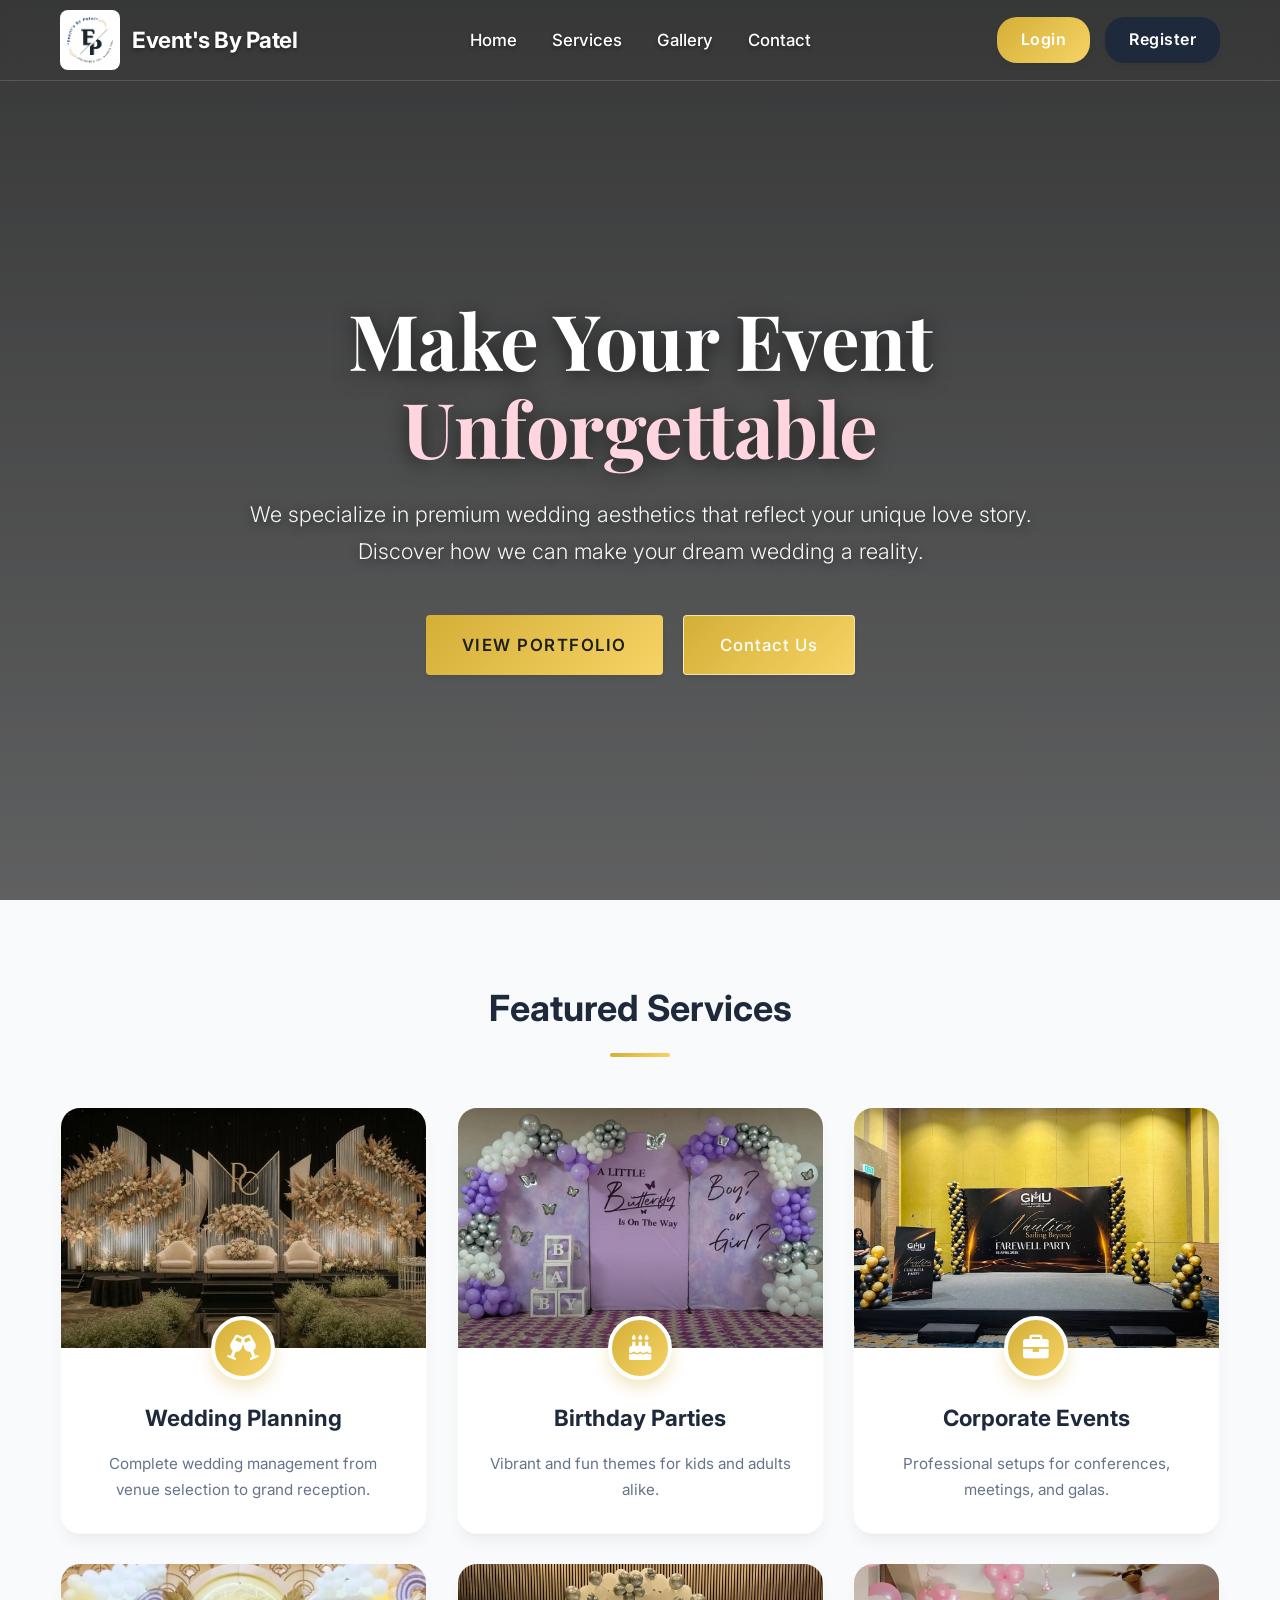
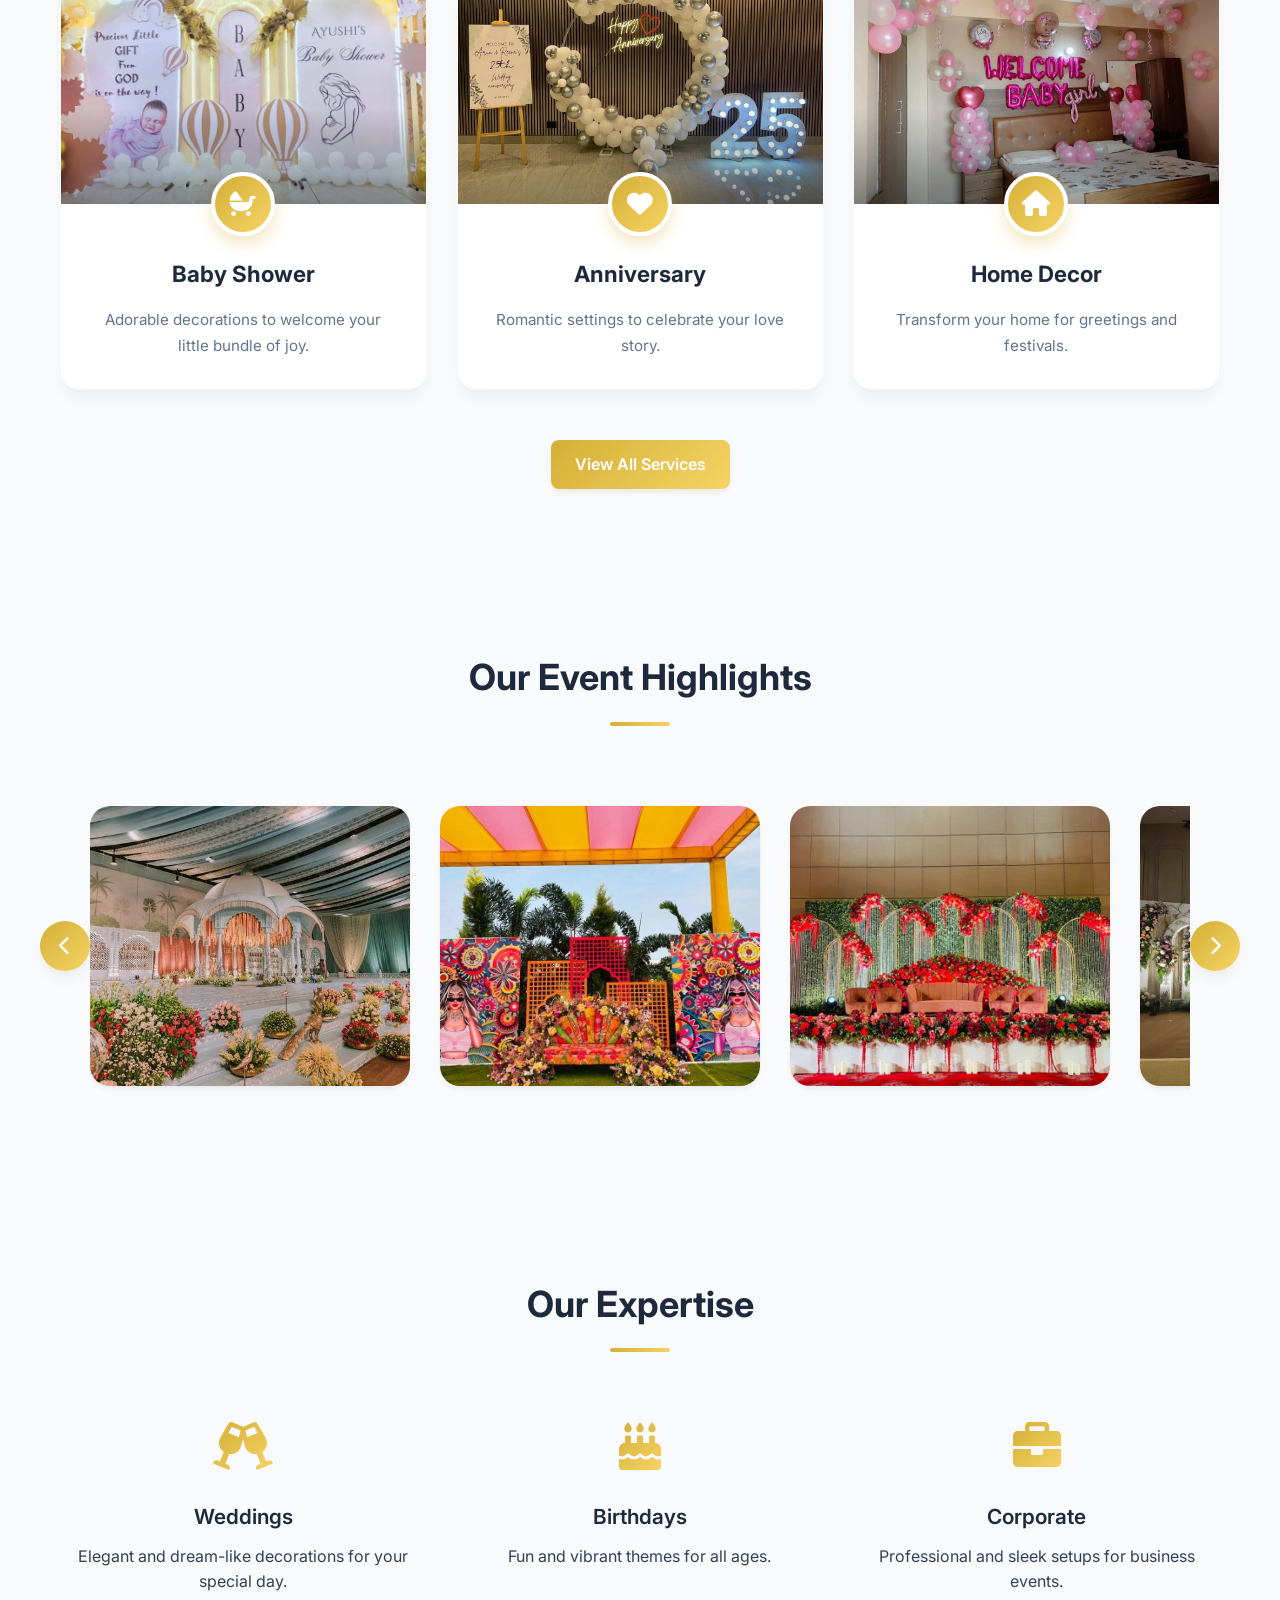
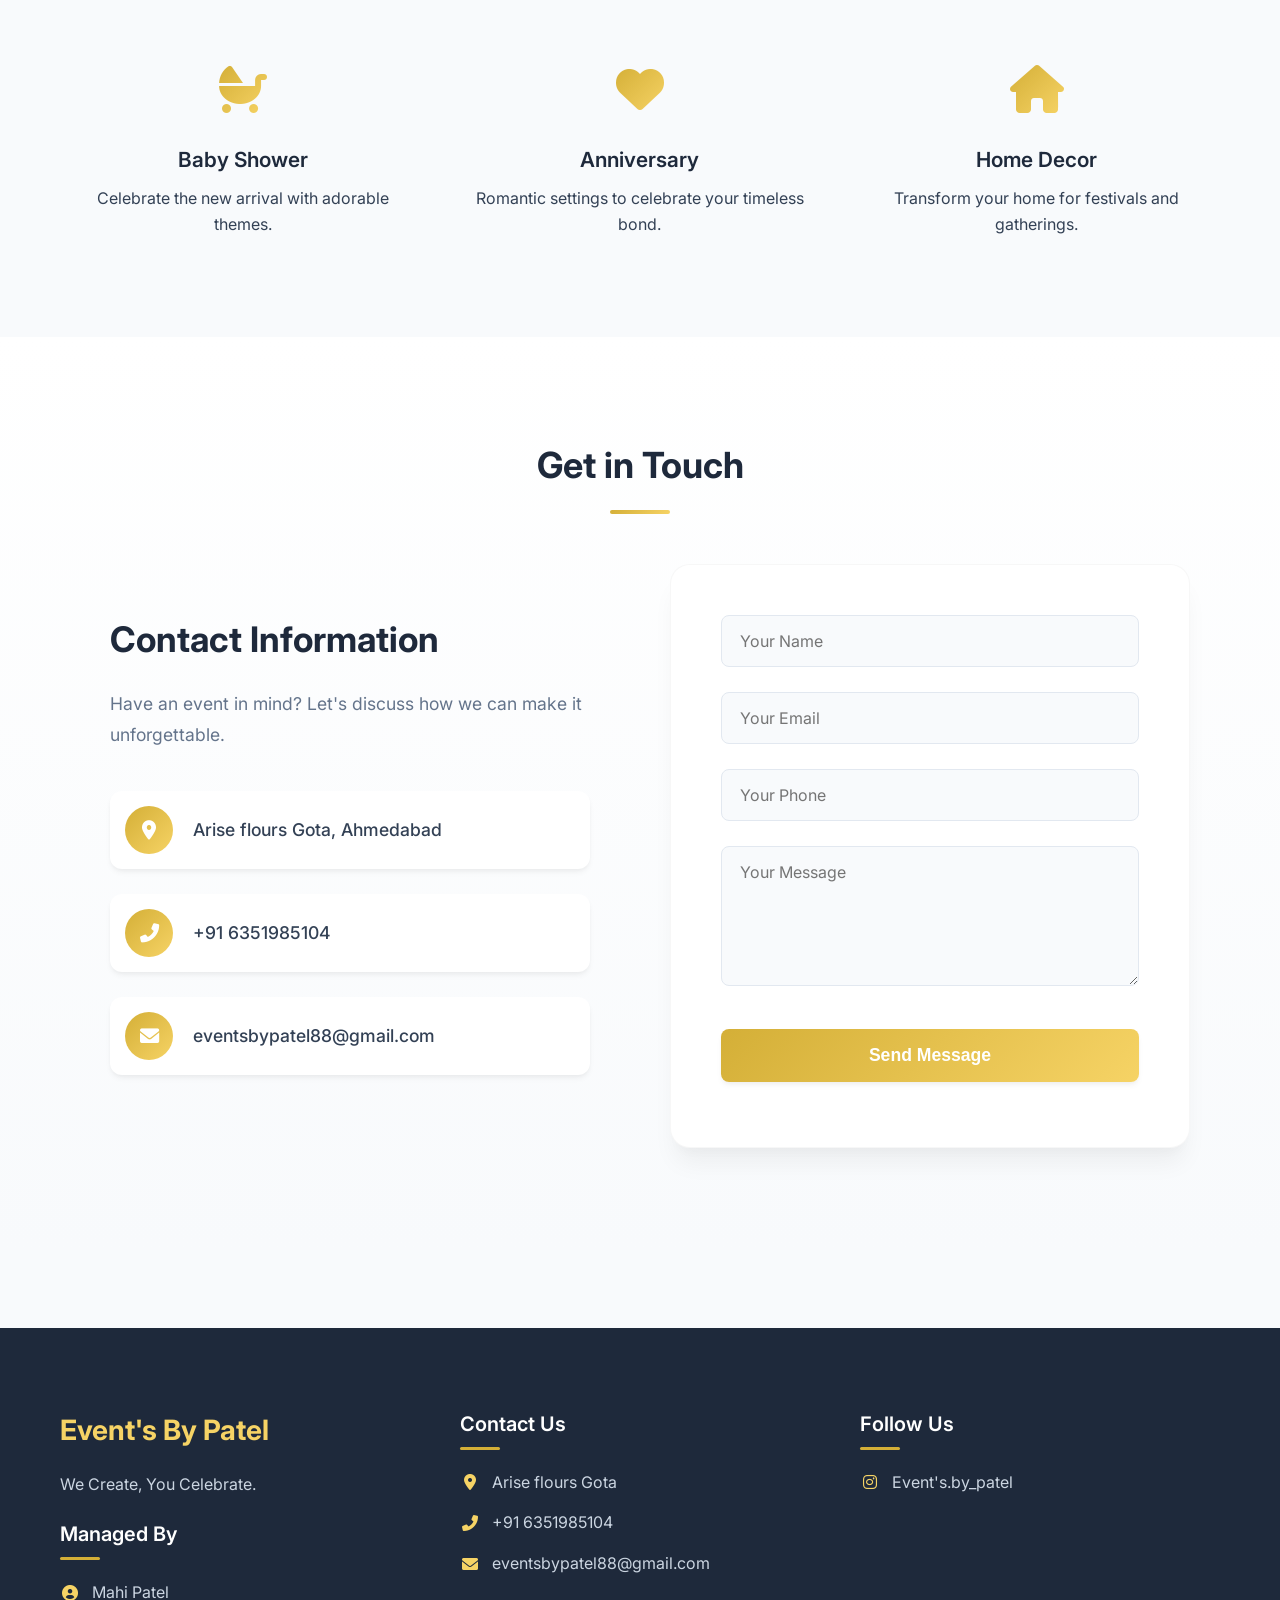
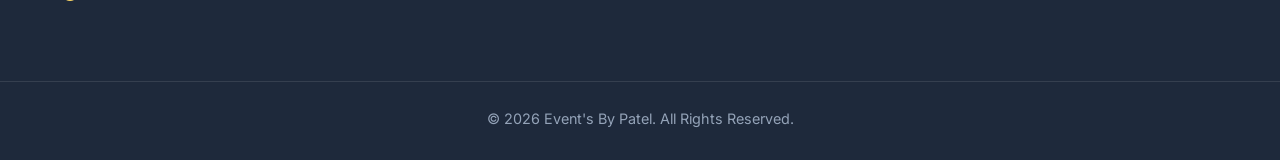
==== frontend/index.html @ 7afdea8c "initial commit" ====
<!DOCTYPE html>
<html lang="en">

<head>
    <meta charset="UTF-8">
    <meta name="viewport" content="width=device-width, initial-scale=1.0">
    <title>Event Management - Plan Your Perfect Event</title>
    <link rel="stylesheet" href="css/style.css?v=42.0">
    <link rel="stylesheet" href="css/navbar.css?v=42.0">
    <link rel="stylesheet" href="css/gallery-scroll.css?v=42.0">
    <link rel="stylesheet" href="css/home-services.css?v=42.0">
    <link rel="stylesheet" href="css/home-contact.css?v=42.0">
    <link rel="stylesheet" href="css/home-gallery-filters.css?v=42.0">
    <link rel="stylesheet" href="https://cdnjs.cloudflare.com/ajax/libs/font-awesome/6.0.0/css/all.min.css">
</head>

<body>
    <nav class="navbar navbar-transparent" id="navbar">
        <div class="container">
            <a href="index.html" class="logo"><img src="images/logo.jpeg" alt="Event's by Patel" class="logo-img"> <span
                    class="logo-text">Event's By Patel</span></a>
            <div class="nav-links">
                <a href="index.html">Home</a>
                <a href="services.html">Services</a>
                <a href="gallery.html">Gallery</a>
                <a href="contact.html">Contact</a>
            </div>
            <div class="nav-auth">
                <a href="login.html" class="btn">Login</a>
                <a href="register.html" class="btn btn-secondary">Register</a>
            </div>
        </div>
    </nav>

    <header class="hero premium-hero">
        <div class="hero-bg-slider">
            <div class="hero-bg-slide" style="animation-delay: 0s; background-image: url('images/wedding/img1.jpeg');">
            </div>
            <div class="hero-bg-slide" style="animation-delay: 5s; background-image: url('images/wedding/img3.jpeg');">
            </div>
        </div>
        <div class="hero-overlay"></div>
        <div class="container hero-content">
            <h1 class="hero-premium-title">Make Your Event<br><span class="highlight-text">Unforgettable</span></h1>
            <p class="hero-premium-subtitle">We specialize in premium wedding aesthetics that reflect your unique love story.<br>Discover how we can make your dream wedding a reality.</p>
            <div class="hero-buttons">
                <a href="gallery.html" class="btn btn-premium">View Portfolio</a>
                <a href="contact.html" class="btn btn-outline-premium">Contact Us</a>
            </div>
        </div>
    </header>

    <section class="services-home-section">
        <div class="container">
            <h2 class="section-title">Featured Services</h2>
            <div class="services-home-grid">
                <!-- Wedding -->
                <div class="service-home-card" onclick="window.location.href='services.html'">
                    <div class="service-home-img-container">
                        <img src="images/wedding/img4.jpeg" alt="Wedding" class="service-home-img">
                    </div>
                    <div class="service-home-content">
                        <div class="service-home-icon"><i class="fas fa-glass-cheers"></i></div>
                        <h3>Wedding Planning</h3>
                        <p>Complete wedding management from venue selection to grand reception.</p>
                    </div>
                </div>

                <!-- Birthday -->
                <div class="service-home-card" onclick="window.location.href='services.html'">
                    <div class="service-home-img-container">
                        <img src="images/birthday/img28.jpeg" alt="Birthday" class="service-home-img">
                    </div>
                    <div class="service-home-content">
                        <div class="service-home-icon"><i class="fas fa-birthday-cake"></i></div>
                        <h3>Birthday Parties</h3>
                        <p>Vibrant and fun themes for kids and adults alike.</p>
                    </div>
                </div>

                <!-- Corporate -->
                <div class="service-home-card" onclick="window.location.href='services.html'">
                    <div class="service-home-img-container">
                        <img src="images/corporate/img35.jpeg" alt="Corporate" class="service-home-img">
                    </div>
                    <div class="service-home-content">
                        <div class="service-home-icon"><i class="fas fa-briefcase"></i></div>
                        <h3>Corporate Events</h3>
                        <p>Professional setups for conferences, meetings, and galas.</p>
                    </div>
                </div>

                <!-- Baby Shower -->
                <div class="service-home-card" onclick="window.location.href='services.html'">
                    <div class="service-home-img-container">
                        <img src="images/baby-shower/img20.jpeg" alt="Baby Shower" class="service-home-img">
                    </div>
                    <div class="service-home-content">
                        <div class="service-home-icon"><i class="fas fa-baby-carriage"></i></div>
                        <h3>Baby Shower</h3>
                        <p>Adorable decorations to welcome your little bundle of joy.</p>
                    </div>
                </div>

                <!-- Anniversary -->
                <div class="service-home-card" onclick="window.location.href='services.html'">
                    <div class="service-home-img-container">
                        <img src="images/anniversery/img27.jpeg" alt="Anniversary" class="service-home-img">
                    </div>
                    <div class="service-home-content">
                        <div class="service-home-icon"><i class="fas fa-heart"></i></div>
                        <h3>Anniversary</h3>
                        <p>Romantic settings to celebrate your love story.</p>
                    </div>
                </div>

                <!-- Home Decor -->
                <div class="service-home-card" onclick="window.location.href='services.html'">
                    <div class="service-home-img-container">
                        <img src="images/home-decor-welcome/img78.jpeg" alt="Home Decor" class="service-home-img">
                    </div>
                    <div class="service-home-content">
                        <div class="service-home-icon"><i class="fas fa-home"></i></div>
                        <h3>Home Decor</h3>
                        <p>Transform your home for greetings and festivals.</p>
                    </div>
                </div>
            </div>
            <div style="text-align: center; margin-top: 40px;">
                <a href="services.html" class="btn">View All Services</a>
            </div>
        </div>
    </section>

    <section class="gallery-scroll-section">
        <h2 class="gallery-scroll-title">Our Event Highlights</h2>
        <div class="gallery-scroll-wrapper">
            <button class="gallery-nav-btn gallery-prev"><i class="fas fa-chevron-left"></i></button>
            <div class="gallery-scroll-container">
                <div class="gallery-scroll-item"><img src="images/wedding/img5.jpeg" alt="Wedding"></div>
                <div class="gallery-scroll-item"><img src="images/wedding/img6.jpeg" alt="Birthday"></div>
                <div class="gallery-scroll-item"><img src="images/wedding/img8.jpeg" alt="Baby Shower"></div>
                <div class="gallery-scroll-item"><img src="images/wedding/img14.jpeg" alt="Wedding Decoration"></div>
                <div class="gallery-scroll-item"><img src="images/baby-shower/img25.jpeg" alt="Birthday Cake"></div>
                <div class="gallery-scroll-item"><img src="images/birthday/img31.jpeg" alt="Baby Shower Theme"></div>
                <div class="gallery-scroll-item"><img src="images/anniversery/img27.jpeg" alt="Wedding Event"></div>
                <div class="gallery-scroll-item"><img src="images/baby-shower/img18.jpeg" alt="Celebration"></div>
                <!-- New added photos below -->
                <div class="gallery-scroll-item"><img src="images/wedding/img1.jpeg" alt="Highlights"></div>
                <div class="gallery-scroll-item"><img src="images/corporate/img32.jpeg" alt="Highlights"></div>
                <div class="gallery-scroll-item"><img src="images/baby-shower/img22.jpeg" alt="Highlights"></div>
                <div class="gallery-scroll-item"><img src="images/corporate/img36.jpeg" alt="Highlights"></div>
                <div class="gallery-scroll-item"><img src="images/birthday/img28.jpeg" alt="Highlights"></div>
                <div class="gallery-scroll-item"><img src="images/wedding/img10.jpeg" alt="Highlights"></div>
                <div class="gallery-scroll-item"><img src="images/corporate/img34.jpeg" alt="Highlights"></div>
                <div class="gallery-scroll-item"><img src="images/wedding/img4.jpeg" alt="Highlights"></div>
                <div class="gallery-scroll-item"><img src="images/baby-shower/img23.jpeg" alt="Highlights"></div>
                <div class="gallery-scroll-item"><img src="images/corporate/img37.jpeg" alt="Highlights"></div>
            </div>
            <button class="gallery-nav-btn gallery-next"><i class="fas fa-chevron-right"></i></button>
        </div>
    </section>

    <section class="section">
        <div class="container">
            <h2 class="section-title">Our Expertise</h2>
            <div class="features-grid">
                <!-- Row 1 -->
                <div class="feature-card" onclick="window.location.href='gallery.html?filter=wedding'"
                    style="cursor: pointer;">
                    <i class="fas fa-glass-cheers fa-3x" style="color: var(--primary-color); margin-bottom: 15px;"></i>
                    <h3>Weddings</h3>
                    <p>Elegant and dream-like decorations for your special day.</p>
                </div>
                <div class="feature-card" onclick="window.location.href='gallery.html?filter=birthday'"
                    style="cursor: pointer;">
                    <i class="fas fa-birthday-cake fa-3x" style="color: var(--primary-color); margin-bottom: 15px;"></i>
                    <h3>Birthdays</h3>
                    <p>Fun and vibrant themes for all ages.</p>
                </div>
                <div class="feature-card" onclick="window.location.href='gallery.html?filter=corporate'"
                    style="cursor: pointer;">
                    <i class="fas fa-briefcase fa-3x" style="color: var(--primary-color); margin-bottom: 15px;"></i>
                    <h3>Corporate</h3>
                    <p>Professional and sleek setups for business events.</p>
                </div>

                <!-- Row 2 -->
                <div class="feature-card" onclick="window.location.href='gallery.html?filter=baby-shower'"
                    style="cursor: pointer;">
                    <i class="fas fa-baby-carriage fa-3x" style="color: var(--primary-color); margin-bottom: 15px;"></i>
                    <h3>Baby Shower</h3>
                    <p>Celebrate the new arrival with adorable themes.</p>
                </div>
                <div class="feature-card" onclick="window.location.href='gallery.html?filter=anniversary'"
                    style="cursor: pointer;">
                    <i class="fas fa-heart fa-3x" style="color: var(--primary-color); margin-bottom: 15px;"></i>
                    <h3>Anniversary</h3>
                    <p>Romantic settings to celebrate your timeless bond.</p>
                </div>
                <div class="feature-card" onclick="window.location.href='gallery.html?filter=home-decor'"
                    style="cursor: pointer;">
                    <i class="fas fa-home fa-3x" style="color: var(--primary-color); margin-bottom: 15px;"></i>
                    <h3>Home Decor</h3>
                    <p>Transform your home for festivals and gatherings.</p>
                </div>
            </div>
        </div>
    </section>

    <section class="contact-home-section">
        <div class="container">
            <h2 class="section-title">Get in Touch</h2>
            <div class="contact-home-wrapper">
                <!-- Info Side -->
                <div class="contact-home-info">
                    <h3>Contact Information</h3>
                    <p>Have an event in mind? Let's discuss how we can make it unforgettable.</p>
                    <div class="contact-detail">
                        <i class="fas fa-map-marker-alt"></i>
                        <span>Arise flours Gota, Ahmedabad</span>
                    </div>
                    <div class="contact-detail">
                        <i class="fas fa-phone-alt"></i>
                        <span><a href="tel:+916351985104" style="color: inherit;">+91 6351985104</a></span>
                    </div>
                    <div class="contact-detail">
                        <i class="fas fa-envelope"></i>
                        <span><a href="mailto:eventsbypatel88@gmail.com"
                                style="color: inherit;">eventsbypatel88@gmail.com</a></span>
                    </div>
                </div>

                <!-- Form Side -->
                <div class="contact-home-form-container">
                    <form action="https://api.web3forms.com/submit" method="POST" class="contact-home-form">
                        <input type="hidden" name="access_key" value="597f13e3-a928-4c0c-a952-5465b1e76b1b">
                        <div class="form-group">
                            <input type="text" name="name" id="contact-name" placeholder="Your Name" required>
                        </div>
                        <div class="form-group">
                            <input type="email" name="email" id="contact-email" placeholder="Your Email" required>
                        </div>
                        <div class="form-group">
                            <input type="tel" name="phone" id="contact-phone" placeholder="Your Phone" required>
                        </div>
                        <div class="form-group">
                            <textarea name="message" id="contact-message" placeholder="Your Message" rows="4"
                                required></textarea>
                        </div>
                        <button type="submit" class="btn">Send Message</button>
                        <div class="form-result" style="margin-top: 15px; font-weight: bold; text-align: center;"></div>
                    </form>
                </div>
            </div>
        </div>
    </section>

    <footer class="footer">
        <div class="footer-container">
            <div class="footer-column">
                <h3>Event's By Patel</h3>
                <p>We Create, You Celebrate.</p>
                <div style="margin-top: 20px;">
                    <h4>Managed By</h4>
                    <p><i class="fas fa-user-circle"></i> Mahi Patel</p>
                </div>
            </div>

            <div class="footer-column">
                <h4>Contact Us</h4>
                <p><i class="fas fa-map-marker-alt"></i> Arise flours Gota</p>
                <p><i class="fas fa-phone-alt"></i> <a href="tel:+916351985104">+91 6351985104</a></p>
                <p><i class="fas fa-envelope"></i> <a
                        href="mailto:eventsbypatel88@gmail.com">eventsbypatel88@gmail.com</a></p>
            </div>

            <div class="footer-column">
                <h4>Follow Us</h4>
                <p><i class="fab fa-instagram"></i> <a
                        href="https://www.instagram.com/events.by_patel?igsh=MWVzamN3Nml4Y3Jrcw%3D%3D&utm_source=qr"
                        target="_blank">Event's.by_patel</a></p>
            </div>
        </div>
        <div class="footer-bottom">
            <p>&copy; 2026 Event's By Patel. All Rights Reserved.</p>
        </div>
    </footer>

    <script src="js/api.js?v=42.0"></script>
    <script src="js/auth.js?v=42.0"></script>
    <script src="js/contact.js?v=42.0"></script>
    <script src="js/home-gallery.js?v=42.0"></script>
    <script src="js/home-animations.js?v=42.0"></script>
    <script>
        // Navbar Scroll Effect
        window.addEventListener('scroll', () => {
            const nav = document.getElementById('navbar');
            if (window.scrollY > 60) {
                nav.classList.add('scrolled');
                nav.classList.remove('navbar-transparent');
            } else {
                nav.classList.remove('scrolled');
                nav.classList.add('navbar-transparent');
            }
        });
    </script>
</body>

</html>
---- frontend/css/style.css ----
@import url('https://fonts.googleapis.com/css2?family=Inter:wght@300;400;500;600;700&family=Playfair+Display:ital,wght@0,600;0,700;1,600&display=swap');

:root {
    --primary-color: #d4af37;
    --primary-light: #f6d365;
    --gradient-primary: linear-gradient(135deg, var(--primary-color) 0%, var(--primary-light) 100%);
    --secondary-color: #1e293b; /* Modern slate */
    --accent-color: #e74c3c;
    --text-color: #334155;
    --text-muted: #64748b;
    --light-bg: #f8fafc;
    --dark-bg: #0f172a;
    --white: #ffffff;
    --font-main: 'Inter', sans-serif;
    --transition-speed: 0.3s;
    --radius-sm: 8px;
    --radius-md: 12px;
    --radius-lg: 20px;
    --shadow-sm: 0 4px 6px -1px rgba(0, 0, 0, 0.05), 0 2px 4px -1px rgba(0, 0, 0, 0.03);
    --shadow-md: 0 10px 15px -3px rgba(0, 0, 0, 0.05), 0 4px 6px -2px rgba(0, 0, 0, 0.025);
    --shadow-lg: 0 20px 25px -5px rgba(0, 0, 0, 0.05), 0 10px 10px -5px rgba(0, 0, 0, 0.02);
}

* {
    box-sizing: border-box;
    margin: 0;
    padding: 0;
}

body {
    font-family: var(--font-main);
    line-height: 1.6;
    color: var(--text-color);
    background-color: var(--light-bg);
    overflow-x: hidden;
    width: 100%;
}

a {
    text-decoration: none;
    color: inherit;
}

ul {
    list-style: none;
}

.container {
    max-width: 1200px;
    margin: 0 auto;
    padding: 0 20px;
}

.btn {
    display: inline-flex;
    justify-content: center;
    align-items: center;
    padding: 12px 24px;
    background: var(--gradient-primary);
    color: var(--white);
    border: none;
    border-radius: var(--radius-sm);
    cursor: pointer;
    transition: all var(--transition-speed) ease;
    font-weight: 600;
    font-size: 1rem;
    box-shadow: var(--shadow-sm);
}

.btn:hover {
    transform: translateY(-2px);
    box-shadow: var(--shadow-md);
    filter: brightness(1.05);
}

.btn-secondary {
    background: var(--secondary-color);
}

.btn-secondary:hover {
    background: #0f172a;
}

/* Header/Landing */
.hero {
    height: 80vh;
    position: relative;
    display: flex;
    align-items: center;
    justify-content: center;
    text-align: center;
    color: var(--white);
    overflow: hidden;
}

.hero-bg-slider {
    position: absolute;
    top: 0;
    left: 0;
    width: 100%;
    height: 100%;
    z-index: 0;
}

.hero-bg-slide {
    position: absolute;
    top: 0;
    left: 0;
    width: 100%;
    height: 100%;
    background-size: cover;
    background-position: center;
    opacity: 0;
    animation: heroSlideFade 10s infinite;
}

.hero-bg-slide:nth-child(1) {
    animation-delay: 0s;
}

.hero-bg-slide:nth-child(2) {
    animation-delay: 5s;
}

.hero .container {
    position: relative;
    z-index: 1;
    margin-top: 70px;
}

.hero::after {
    content: '';
    position: absolute;
    top: 0;
    left: 0;
    width: 100%;
    height: 100%;
    background: linear-gradient(180deg, rgba(0,0,0,0.6) 0%, rgba(0,0,0,0.3) 100%);
    z-index: 0;
}

@keyframes heroSlideFade {
    0% { opacity: 0; transform: scale(1); }
    10% { opacity: 1; }
    45% { opacity: 1; }
    55% { opacity: 0; transform: scale(1.05); }
    100% { opacity: 0; }
}

/* Premium Hero Upgrade */
.premium-hero {
    height: 100vh;
    display: flex;
    align-items: center;
    justify-content: center;
    text-align: center;
}

.hero-overlay {
    position: absolute;
    top: 0;
    left: 0;
    width: 100%;
    height: 100%;
    background: rgba(0, 0, 0, 0.45);
    z-index: 1;
}

.hero-content {
    z-index: 2;
    position: relative;
    max-width: 900px;
    margin: 0 auto;
}

.hero-premium-title {
    font-size: 4.8rem;
    font-weight: 700;
    line-height: 1.15;
    margin-bottom: 25px;
    font-family: 'Playfair Display', serif;
    text-shadow: 0 4px 20px rgba(0,0,0,0.6);
    letter-spacing: -0.5px;
}

.highlight-text {
    color: #ffd6df; /* Soft Blush/Champagne */
    position: relative;
    display: inline-block;
}

.hero-premium-subtitle {
    font-size: 1.35rem;
    font-weight: 300;
    margin-bottom: 45px;
    line-height: 1.7;
    text-shadow: 0 2px 10px rgba(0,0,0,0.5);
    color: rgba(255,255,255,0.95);
    padding: 0 20px;
}

.hero-buttons {
    display: flex;
    gap: 20px;
    justify-content: center;
}

.btn-premium {
    background-color: #ffd6df; /* Blush */
    color: #1e1e1e;
    padding: 16px 36px;
    border-radius: 4px;
    font-weight: 600;
    font-size: 1.05rem;
    text-transform: uppercase;
    letter-spacing: 1.5px;
    transition: all 0.3s ease;
    display: inline-flex;
    align-items: center;
    justify-content: center;
}

.btn-premium:hover {
    background-color: #fff;
    transform: translateY(-2px);
    box-shadow: 0 10px 20px rgba(0,0,0,0.2);
}

.btn-outline-premium {
    background-color: transparent;
    color: #fff;
    border: 1px solid rgba(255, 255, 255, 0.6);
    padding: 16px 36px;
    border-radius: 4px;
    font-weight: 500;
    font-size: 1.05rem;
    letter-spacing: 1px;
    transition: all 0.3s ease;
    display: inline-flex;
    align-items: center;
    justify-content: center;
}

.btn-outline-premium:hover {
    background-color: rgba(255,255,255,0.1);
    border-color: #fff;
    transform: translateY(-2px);
}

/* Sections */
.section {
    padding: 80px 0;
}

.section-title {
    text-align: center;
    margin-bottom: 50px;
    font-size: 2.25rem;
    font-weight: 700;
    color: var(--secondary-color);
    position: relative;
}

.section-title::after {
    content: '';
    display: block;
    width: 60px;
    height: 4px;
    background: var(--gradient-primary);
    margin: 15px auto 0;
    border-radius: 2px;
}

/* Reusable Page Headers */
.page-header-title {
    font-size: 3.5rem;
    margin-bottom: 20px;
    font-weight: 700;
    text-shadow: 2px 2px 4px rgba(0,0,0,0.3);
}

/* Footer Styles */
.footer {
    background-color: var(--secondary-color);
    color: var(--white);
    padding: 80px 0 30px;
    margin-top: 80px;
}

.footer-container {
    display: grid;
    grid-template-columns: repeat(auto-fit, minmax(280px, 1fr));
    gap: 40px;
    max-width: 1200px;
    margin: 0 auto;
    padding: 0 20px;
}

.footer-column h3 {
    margin-bottom: 20px;
    color: var(--primary-light);
    font-size: 1.75rem;
    font-weight: 700;
}

.footer-column h4 {
    margin-bottom: 20px;
    color: var(--white);
    font-size: 1.25rem;
    font-weight: 600;
    position: relative;
    padding-bottom: 10px;
}

.footer-column h4::after {
    content: '';
    position: absolute;
    left: 0;
    bottom: 0;
    width: 40px;
    height: 3px;
    background: var(--primary-color);
    border-radius: 2px;
}

.footer-column p {
    margin-bottom: 15px;
    display: flex;
    align-items: center;
    gap: 12px;
    color: #cbd5e1;
}

.footer-column i {
    color: var(--primary-light);
    width: 20px;
    text-align: center;
}

.footer-column a {
    color: #cbd5e1;
    transition: color 0.3s ease;
}

.footer-column a:hover {
    color: var(--primary-light);
}

.footer-bottom {
    text-align: center;
    margin-top: 60px;
    padding-top: 25px;
    border-top: 1px solid rgba(255, 255, 255, 0.1);
    font-size: 0.9rem;
    color: #94a3b8;
}

/* Feature Section (Reverted to Normal) */
.feature-card {
    padding: 20px 10px;
    transition: all 0.4s ease;
}

.feature-card:hover {
    transform: translateY(-5px);
}

.feature-card i {
    background: var(--gradient-primary);
    background-clip: text;
    -webkit-background-clip: text;
    -webkit-text-fill-color: transparent;
    transition: transform 0.3s ease;
}

.feature-card:hover i {
    transform: scale(1.1);
}

.feature-card h3 {
    margin-top: 15px;
    margin-bottom: 10px;
    color: var(--secondary-color);
    font-weight: 600;
    font-size: 1.3rem;
}

.feature-card p {
    color: var(--text-color);
}

/* Features Grid */
.features-grid {
    display: grid;
    grid-template-columns: repeat(3, 1fr);
    gap: 30px;
    text-align: center;
}

/* Base Responsive rules for global styles */
@media (max-width: 992px) {
    .features-grid {
        grid-template-columns: repeat(2, 1fr);
    }
    .hero-premium-title {
        font-size: 3.8rem;
    }
    .page-header-title {
        font-size: 2.8rem;
    }
}

@media (max-width: 768px) {
    .features-grid {
        grid-template-columns: 1fr;
        gap: 20px;
    }
    .hero-premium-title {
        font-size: 2.8rem;
    }
    .page-header-title {
        font-size: 2.1rem;
    }
    .hero-premium-subtitle {
        font-size: 1.1rem;
    }
    .hero-buttons {
        flex-direction: column;
        gap: 15px;
        padding: 0 20px;
    }
    .section-title {
        font-size: 1.8rem;
    }
}
---- frontend/css/navbar.css ----
.navbar {
    background-color: rgba(255, 255, 255, 0.9);
    backdrop-filter: blur(12px);
    -webkit-backdrop-filter: blur(12px);
    box-shadow: var(--shadow-sm);
    position: fixed;
    top: 0;
    left: 0;
    width: 100%;
    z-index: 1000;
    border-bottom: 1px solid rgba(0, 0, 0, 0.05);
    transition: all var(--transition-speed) ease;
}

.navbar .container {
    display: flex;
    justify-content: space-between;
    align-items: center;
    height: 80px;
}

.logo {
    display: flex;
    align-items: center;
    flex: 1;
}

.logo-img {
    height: 60px;
    width: auto;
    border-radius: 8px; 
}

.nav-links {
    display: flex;
    gap: 35px;
    align-items: center;
    flex: 2;
    justify-content: center;
}

.nav-links a {
    color: var(--secondary-color);
    font-weight: 500;
    font-size: 1.05rem;
    position: relative;
    transition: color var(--transition-speed);
}


.nav-links a::after {
    content: '';
    position: absolute;
    bottom: -6px;
    left: 0;
    width: 0;
    height: 2px;
    background: var(--gradient-primary);
    transition: width 0.3s ease;
    border-radius: 2px;
}

.nav-links a:hover::after {
    width: 100%;
}

.logo-text {
    margin-left: 12px;
    font-size: 1.4rem;
    font-weight: 700;
    color: var(--secondary-color);
    letter-spacing: -0.5px;
}

.nav-links a:hover {
    color: var(--primary-color);
}

.nav-auth {
    display: flex;
    flex: 1;
    justify-content: flex-end;
    align-items: center;
}

.nav-auth .btn {
    padding: 10px 24px;
    margin-left: 15px;
    border-radius: var(--radius-lg); /* More elegant rounded buttons */
    font-weight: 600;
    letter-spacing: 0.5px;
}

/* Premium Transparent Navbar Classes */
.navbar.navbar-transparent {
    background-color: transparent;
    box-shadow: none;
    border-bottom: 1px solid rgba(255, 255, 255, 0.15);
}

.navbar.navbar-transparent .nav-links a,
.navbar.navbar-transparent .logo-text {
    color: var(--white);
    text-shadow: 0 2px 4px rgba(0,0,0,0.4);
}

.navbar.navbar-transparent .nav-links a::after {
    background: var(--white);
}

.navbar.scrolled {
    background-color: rgba(255, 255, 255, 0.95) !important;
    box-shadow: var(--shadow-md) !important;
    border-bottom: none;
}

.navbar.scrolled .nav-links a {
    color: var(--secondary-color);
    text-shadow: none;
}

.navbar.scrolled .nav-links a::after {
    background: var(--gradient-primary);
}

.navbar.scrolled .logo-text {
    color: var(--secondary-color);
    text-shadow: none;
}

/* Profile Dropdown Menu */
.profile-menu {
    position: relative;
    display: inline-block;
}

.profile-icon {
    display: flex;
    align-items: center;
    justify-content: center;
    gap: 8px;
    padding: 8px 20px;
    height: 44px;
    border-radius: 22px;
    background: var(--gradient-primary);
    color: var(--white);
    font-size: 1rem;
    font-weight: 600;
    cursor: pointer;
    margin-left: 15px;
    box-shadow: var(--shadow-sm);
    transition: all var(--transition-speed) ease;
}

.profile-icon i {
    font-size: 1.1rem;
}

.profile-icon:hover {
    transform: translateY(-2px);
    box-shadow: var(--shadow-md);
    filter: brightness(1.05);
}

.dropdown-content {
    display: block;
    position: absolute;
    right: 0;
    top: 60px;
    background-color: var(--white);
    min-width: 200px;
    box-shadow: var(--shadow-lg);
    border-radius: var(--radius-md);
    border: 1px solid rgba(0,0,0,0.05);
    z-index: 1000;
    overflow: hidden;
    opacity: 0;
    visibility: hidden;
    transform: translateY(-10px);
    transition: all 0.3s cubic-bezier(0.4, 0, 0.2, 1);
}

.dropdown-content.show {
    opacity: 1;
    visibility: visible;
    transform: translateY(0);
}

.dropdown-content a {
    color: var(--text-color);
    padding: 14px 20px;
    text-decoration: none;
    display: flex;
    align-items: center;
    gap: 12px;
    font-size: 0.95rem;
    font-weight: 500;
    transition: all var(--transition-speed) ease;
}

.dropdown-content a:not(:last-child) {
    border-bottom: 1px solid rgba(0,0,0,0.03);
}

.dropdown-content a:hover {
    background-color: var(--light-bg);
    color: var(--primary-color);
    padding-left: 24px;
}

/* Responsive Navbar */
@media (max-width: 768px) {
    .navbar .container {
        flex-wrap: wrap;
        height: auto;
        padding: 15px 20px;
    }

    .logo-img {
        height: 45px;
    }

    .logo-text {
        font-size: 1.2rem;
        margin-left: 10px;
    }

    .nav-links {
        order: 3;
        width: 100%;
        justify-content: center;
        margin-top: 15px;
        flex-wrap: wrap;
        gap: 20px;
    }

    .nav-links a {
        font-size: 1rem;
    }

    .nav-auth {
        order: 2;
        display: flex;
        align-items: center;
    }

    .profile-icon {
        height: 38px;
        font-size: 0.9rem;
        padding: 6px 16px;
        margin-left: 10px;
    }

    .nav-auth .btn {
        padding: 8px 16px;
        font-size: 0.9rem;
        margin-left: 10px;
    }

    .dropdown-content {
        top: 50px;
        min-width: 180px;
    }
}

/* Extra small devices (phones, 480px and down) */
@media (max-width: 480px) {
    .logo-text {
        font-size: 1rem;
        letter-spacing: -0.5px;
    }
    
    .nav-links {
        gap: 15px;
    }
    
    .nav-links a {
        font-size: 0.9rem;
    }
    
    .profile-icon {
        padding: 5px 12px;
        font-size: 0.85rem;
        margin-left: 5px;
    }
}
---- frontend/css/gallery-scroll.css ----
/* Modern Horizontal Scrolling Gallery */
.gallery-scroll-section {
    position: relative;
    padding: 80px 0;
    overflow: hidden;
    background: var(--light-bg);
}

.gallery-scroll-title {
    text-align: center;
    margin-bottom: 50px;
    font-size: 2.25rem;
    color: var(--secondary-color);
    font-weight: 700;
    position: relative;
}

.gallery-scroll-title::after {
    content: '';
    display: block;
    width: 60px;
    height: 4px;
    background: var(--gradient-primary);
    margin: 15px auto 0;
    border-radius: 2px;
}

.gallery-scroll-wrapper {
    position: relative;
    max-width: 1200px;
    margin: 0 auto;
    padding: 0 50px;
}

.gallery-scroll-container {
    display: flex;
    overflow-x: auto;
    scroll-behavior: smooth;
    -webkit-overflow-scrolling: touch;
    scroll-snap-type: x mandatory;
    gap: 30px;
    padding: 30px 10px;
    scrollbar-width: none;
}

.gallery-scroll-container::-webkit-scrollbar {
    display: none;
}

.gallery-scroll-item {
    flex: 0 0 auto;
    width: 320px;
    height: 280px;
    border-radius: var(--radius-lg);
    overflow: hidden;
    scroll-snap-align: start;
    transition: all 0.5s cubic-bezier(0.4, 0, 0.2, 1);
    box-shadow: var(--shadow-sm);
    position: relative;
    cursor: pointer;
}

.gallery-scroll-item img {
    width: 100%;
    height: 100%;
    object-fit: cover;
    transition: transform 0.7s cubic-bezier(0.4, 0, 0.2, 1);
}

.gallery-scroll-item::after {
    content: '';
    position: absolute;
    bottom: 0;
    left: 0;
    width: 100%;
    height: 50%;
    background: linear-gradient(180deg, transparent 0%, rgba(0,0,0,0.5) 100%);
    pointer-events: none;
    transition: opacity 0.3s ease;
    opacity: 0;
}

.gallery-scroll-item:hover {
    transform: translateY(-10px);
    box-shadow: var(--shadow-lg);
}

.gallery-scroll-item:hover img {
    transform: scale(1.15);
}

.gallery-scroll-item:hover::after {
    opacity: 1;
}

/* Navigation Buttons */
.gallery-nav-btn {
    position: absolute;
    top: 50%;
    transform: translateY(-50%);
    background: var(--gradient-primary);
    color: white;
    border: none;
    width: 50px;
    height: 50px;
    border-radius: 50%;
    cursor: pointer;
    z-index: 20;
    display: flex;
    align-items: center;
    justify-content: center;
    transition: all 0.3s ease;
    box-shadow: var(--shadow-md);
    font-size: 1.2rem;
}

.gallery-nav-btn:hover {
    background: var(--secondary-color);
    transform: translateY(-50%) scale(1.1);
    box-shadow: var(--shadow-lg);
}

.gallery-prev {
    left: 0;
}

.gallery-next {
    right: 0;
}

@media (max-width: 768px) {
    .gallery-scroll-wrapper {
        padding: 0 20px;
    }

    .gallery-scroll-item {
        width: 80vw;
        height: 250px;
        scroll-snap-align: center;
    }

    .gallery-nav-btn {
        display: none;
    }

    .gallery-scroll-container {
        padding-left: 5vw;
        padding-right: 5vw;
    }
}
---- frontend/css/home-services.css ----
/* Modern Home Services Section */
.services-home-section {
    padding: 80px 0;
    background-color: var(--light-bg);
}

.services-home-grid {
    display: grid;
    grid-template-columns: repeat(3, 1fr);
    gap: 30px;
    margin-bottom: 50px;
}

.service-home-card {
    background: var(--white);
    border-radius: var(--radius-lg);
    overflow: hidden;
    box-shadow: var(--shadow-md);
    transition: all 0.5s cubic-bezier(0.4, 0, 0.2, 1);
    height: 100%;
    cursor: pointer;
    opacity: 0;
    will-change: transform, opacity;
    border: 1px solid rgba(0,0,0,0.02);
}

.service-home-card:nth-child(odd) {
    transform: translateY(30px); /* Subtler entrance from bottom */
}

.service-home-card:nth-child(even) {
    transform: translateY(30px);
}

.service-home-card.animate-show {
    opacity: 1;
    transform: translateY(0);
}

.service-home-card.animate-show:hover {
    transform: translateY(-12px);
    box-shadow: var(--shadow-lg);
}

.service-home-img-container {
    width: 100%;
    height: 240px;
    overflow: hidden;
    position: relative;
    background-color: #f1f5f9;
}

.service-home-img {
    width: 100%;
    height: 100%;
    object-fit: cover;
    object-position: center;
    transition: transform 0.7s cubic-bezier(0.4, 0, 0.2, 1);
    display: block;
}

.service-home-img-container::after {
    content: '';
    position: absolute;
    bottom: 0;
    left: 0;
    width: 100%;
    height: 40%;
    background: linear-gradient(180deg, transparent 0%, rgba(0,0,0,0.4) 100%);
}

.service-home-card:hover .service-home-img {
    transform: scale(1.15);
}

.service-home-content {
    padding: 30px;
    text-align: center;
    position: relative;
}

.service-home-icon {
    width: 64px;
    height: 64px;
    background: var(--gradient-primary);
    color: var(--white);
    border-radius: 50%;
    display: flex;
    align-items: center;
    justify-content: center;
    margin: -62px auto 20px;
    position: relative;
    font-size: 1.6rem;
    box-shadow: 0 8px 16px rgba(212, 175, 55, 0.3);
    border: 4px solid var(--white);
    transition: transform 0.4s ease;
}

.service-home-card:hover .service-home-icon {
    transform: rotateY(180deg);
}

.service-home-card:hover .service-home-icon i {
    transform: rotateY(-180deg); /* Counter rotate icon */
}

.service-home-content h3 {
    margin-bottom: 15px;
    color: var(--secondary-color);
    font-size: 1.4rem;
    font-weight: 700;
}

.service-home-content p {
    color: var(--text-muted);
    font-size: 0.95rem;
    line-height: 1.7;
}

/* Responsive */
@media (max-width: 992px) {
    .services-home-grid {
        grid-template-columns: repeat(2, 1fr);
        gap: 25px;
    }
}

@media (max-width: 768px) {
    .services-home-grid {
        grid-template-columns: 1fr;
        gap: 30px;
    }

    .service-home-img-container {
        height: 220px;
    }

    .service-home-content {
        padding: 25px 20px;
    }

    .service-home-icon {
        width: 56px;
        height: 56px;
        margin: -53px auto 15px;
        font-size: 1.3rem;
    }

    .service-home-content h3 {
        font-size: 1.3rem;
    }
}
---- frontend/css/home-contact.css ----
/* Modern Home Contact Section */
.contact-home-section {
    padding: 100px 0;
    background: linear-gradient(180deg, var(--white) 0%, var(--light-bg) 100%);
}

.contact-home-wrapper {
    display: grid;
    grid-template-columns: repeat(2, 1fr);
    gap: 60px;
    align-items: center;
    max-width: 1100px;
    margin: 0 auto;
}

/* Contact Info Side */
.contact-home-info {
    padding: 20px;
}

.contact-home-info h3 {
    font-size: 2.2rem;
    color: var(--secondary-color);
    margin-bottom: 20px;
    font-weight: 700;
}

.contact-home-info p {
    color: var(--text-muted);
    margin-bottom: 40px;
    line-height: 1.8;
    font-size: 1.1rem;
}

.contact-detail {
    display: flex;
    align-items: center;
    margin-bottom: 25px;
    font-size: 1.1rem;
    padding: 15px;
    border-radius: var(--radius-md);
    background: var(--white);
    box-shadow: var(--shadow-sm);
    transition: transform 0.3s ease, box-shadow 0.3s ease;
}

.contact-detail:hover {
    transform: translateX(5px);
    box-shadow: var(--shadow-md);
}

.contact-detail i {
    width: 48px;
    height: 48px;
    background: var(--gradient-primary);
    color: white;
    border-radius: 50%;
    display: flex;
    align-items: center;
    justify-content: center;
    margin-right: 20px;
    flex-shrink: 0;
    font-size: 1.2rem;
}

.contact-detail span {
    color: var(--text-color);
    font-weight: 500;
}

/* Form Side */
.contact-home-form-container {
    background: var(--white);
    padding: 50px;
    border-radius: var(--radius-lg);
    box-shadow: var(--shadow-lg);
    border: 1px solid rgba(0,0,0,0.03);
}

.contact-home-form .form-group {
    margin-bottom: 25px;
}

.contact-home-form input,
.contact-home-form textarea {
    width: 100%;
    padding: 15px 18px;
    border: 1px solid #e2e8f0;
    border-radius: var(--radius-sm);
    font-family: inherit;
    font-size: 1rem;
    background: #f8fafc;
    color: var(--text-color);
    transition: all 0.3s ease;
}

.contact-home-form textarea {
    resize: vertical;
    min-height: 140px;
}

.contact-home-form input:focus,
.contact-home-form textarea:focus {
    outline: none;
    border-color: var(--primary-color);
    background: var(--white);
    box-shadow: 0 0 0 3px rgba(212, 175, 55, 0.15);
}

.contact-home-form button {
    width: 100%;
    font-size: 1.1rem;
    padding: 16px;
    margin-top: 10px;
}

/* Responsive */
@media (max-width: 992px) {
    .contact-home-form-container {
        padding: 40px 30px;
    }
}

@media (max-width: 768px) {
    .contact-home-wrapper {
        grid-template-columns: 1fr;
        gap: 50px;
    }

    .contact-home-info {
        text-align: center;
        padding: 0;
    }

    .contact-detail {
        max-width: fit-content;
        margin: 0 auto 20px auto;
        text-align: left;
    }
}
---- frontend/css/home-gallery-filters.css ----
/* Modern Filtered Gallery Section */
.gallery-filtered-section {
    padding: 80px 0;
    text-align: center;
    background-color: var(--light-bg);
}

.gallery-filters {
    display: flex;
    justify-content: center;
    gap: 15px;
    margin-bottom: 50px;
    flex-wrap: wrap;
}

.gallery-filter-btn {
    padding: 12px 28px;
    border: 2px solid var(--primary-color);
    background: transparent;
    color: var(--secondary-color);
    border-radius: 30px;
    cursor: pointer;
    font-weight: 600;
    transition: all 0.4s ease;
    text-transform: uppercase;
    font-size: 0.9rem;
    letter-spacing: 0.5px;
}

.gallery-filter-btn:hover,
.gallery-filter-btn.active {
    background: var(--gradient-primary);
    border-color: transparent;
    color: white;
    transform: translateY(-3px);
    box-shadow: var(--shadow-md);
}

.gallery-filter-grid {
    display: grid;
    grid-template-columns: repeat(4, 1fr);
    gap: 25px;
    transition: opacity 0.5s ease;
    min-height: 400px;
}

.gallery-filter-item {
    position: relative;
    overflow: hidden;
    border-radius: var(--radius-md);
    height: 280px;
    cursor: pointer;
    box-shadow: var(--shadow-sm);
    transition: all 0.4s cubic-bezier(0.4, 0, 0.2, 1);
}

.gallery-filter-item img {
    width: 100%;
    height: 100%;
    object-fit: cover;
    transition: transform 0.8s cubic-bezier(0.4, 0, 0.2, 1);
}

.gallery-filter-item:hover {
    transform: translateY(-8px);
    box-shadow: var(--shadow-lg);
}

.gallery-filter-item:hover img {
    transform: scale(1.15);
}

/* Hover Overlay */
.gallery-item-overlay {
    position: absolute;
    top: 0;
    left: 0;
    width: 100%;
    height: 100%;
    background: rgba(0, 0, 0, 0.4);
    display: flex;
    align-items: center;
    justify-content: center;
    opacity: 0;
    transition: all 0.4s ease;
    backdrop-filter: blur(2px);
}

.gallery-item-overlay>i {
    color: white;
    font-size: 2.5rem;
    transform: scale(0.5);
    transition: all 0.4s cubic-bezier(0.175, 0.885, 0.32, 1.275);
    text-shadow: 0 4px 10px rgba(0,0,0,0.3);
}

.gallery-filter-item:hover .gallery-item-overlay {
    opacity: 1;
}

.gallery-filter-item:hover .gallery-item-overlay>i {
    transform: scale(1);
}

/* Responsive */
@media (max-width: 992px) {
    .gallery-filter-grid {
        grid-template-columns: repeat(2, 1fr);
    }
}

@media (max-width: 600px) {
    .gallery-filter-grid {
        grid-template-columns: 1fr;
    }

    .gallery-filters {
        gap: 10px;
    }

    .gallery-filter-btn {
        padding: 10px 20px;
        font-size: 0.85rem;
    }
}

/* Lightbox Styles */
.lightbox {
    position: fixed;
    top: 0;
    left: 0;
    right: 0;
    bottom: 0;
    background: rgba(15, 23, 42, 0.95);
    backdrop-filter: blur(8px);
    display: none;
    align-items: center;
    justify-content: center;
    z-index: 10000;
}

.lightbox.active {
    display: flex;
}

.lightbox-content {
    position: relative;
    max-width: 90%;
    max-height: 90%;
    display: flex;
    flex-direction: column;
    align-items: center;
}

.lightbox-img {
    max-width: 100%;
    max-height: 85vh;
    border-radius: var(--radius-md);
    box-shadow: 0 25px 50px -12px rgba(0, 0, 0, 0.5);
}

.lightbox-close {
    position: absolute;
    top: -50px;
    right: 0;
    color: white;
    font-size: 2.5rem;
    cursor: pointer;
    background: transparent;
    border: none;
    transition: all 0.3s ease;
    opacity: 0.7;
}

.lightbox-close:hover {
    color: var(--primary-light);
    opacity: 1;
    transform: rotate(90deg);
}

.lightbox-nav {
    position: fixed;
    top: 50%;
    transform: translateY(-50%);
    color: white;
    font-size: 2.5rem;
    cursor: pointer;
    background: transparent;
    border: none;
    padding: 20px;
    z-index: 10001;
    transition: all 0.3s ease;
    opacity: 0.7;
}

.lightbox-nav:hover {
    color: var(--primary-light);
    opacity: 1;
    transform: translateY(-50%) scale(1.1);
}

.lightbox-prev {
    left: 20px;
}

.lightbox-next {
    right: 20px;
}

/* Like Button Styles */
.like-btn {
    position: absolute;
    bottom: 20px;
    right: 20px;
    background: var(--white);
    border: none;
    border-radius: 50%;
    width: 45px;
    height: 45px;
    display: flex;
    align-items: center;
    justify-content: center;
    cursor: pointer;
    z-index: 10;
    color: var(--text-muted);
    font-size: 1.4rem;
    box-shadow: var(--shadow-md);
    transition: all 0.3s cubic-bezier(0.175, 0.885, 0.32, 1.275);
}

.like-btn.liked {
    color: #ef4444;
    animation: heartBeat 0.4s ease-in-out;
}

.like-btn:hover {
    transform: scale(1.15);
    box-shadow: var(--shadow-lg);
}

@keyframes heartBeat {
    0% { transform: scale(1); }
    50% { transform: scale(1.3); }
    100% { transform: scale(1); }
}
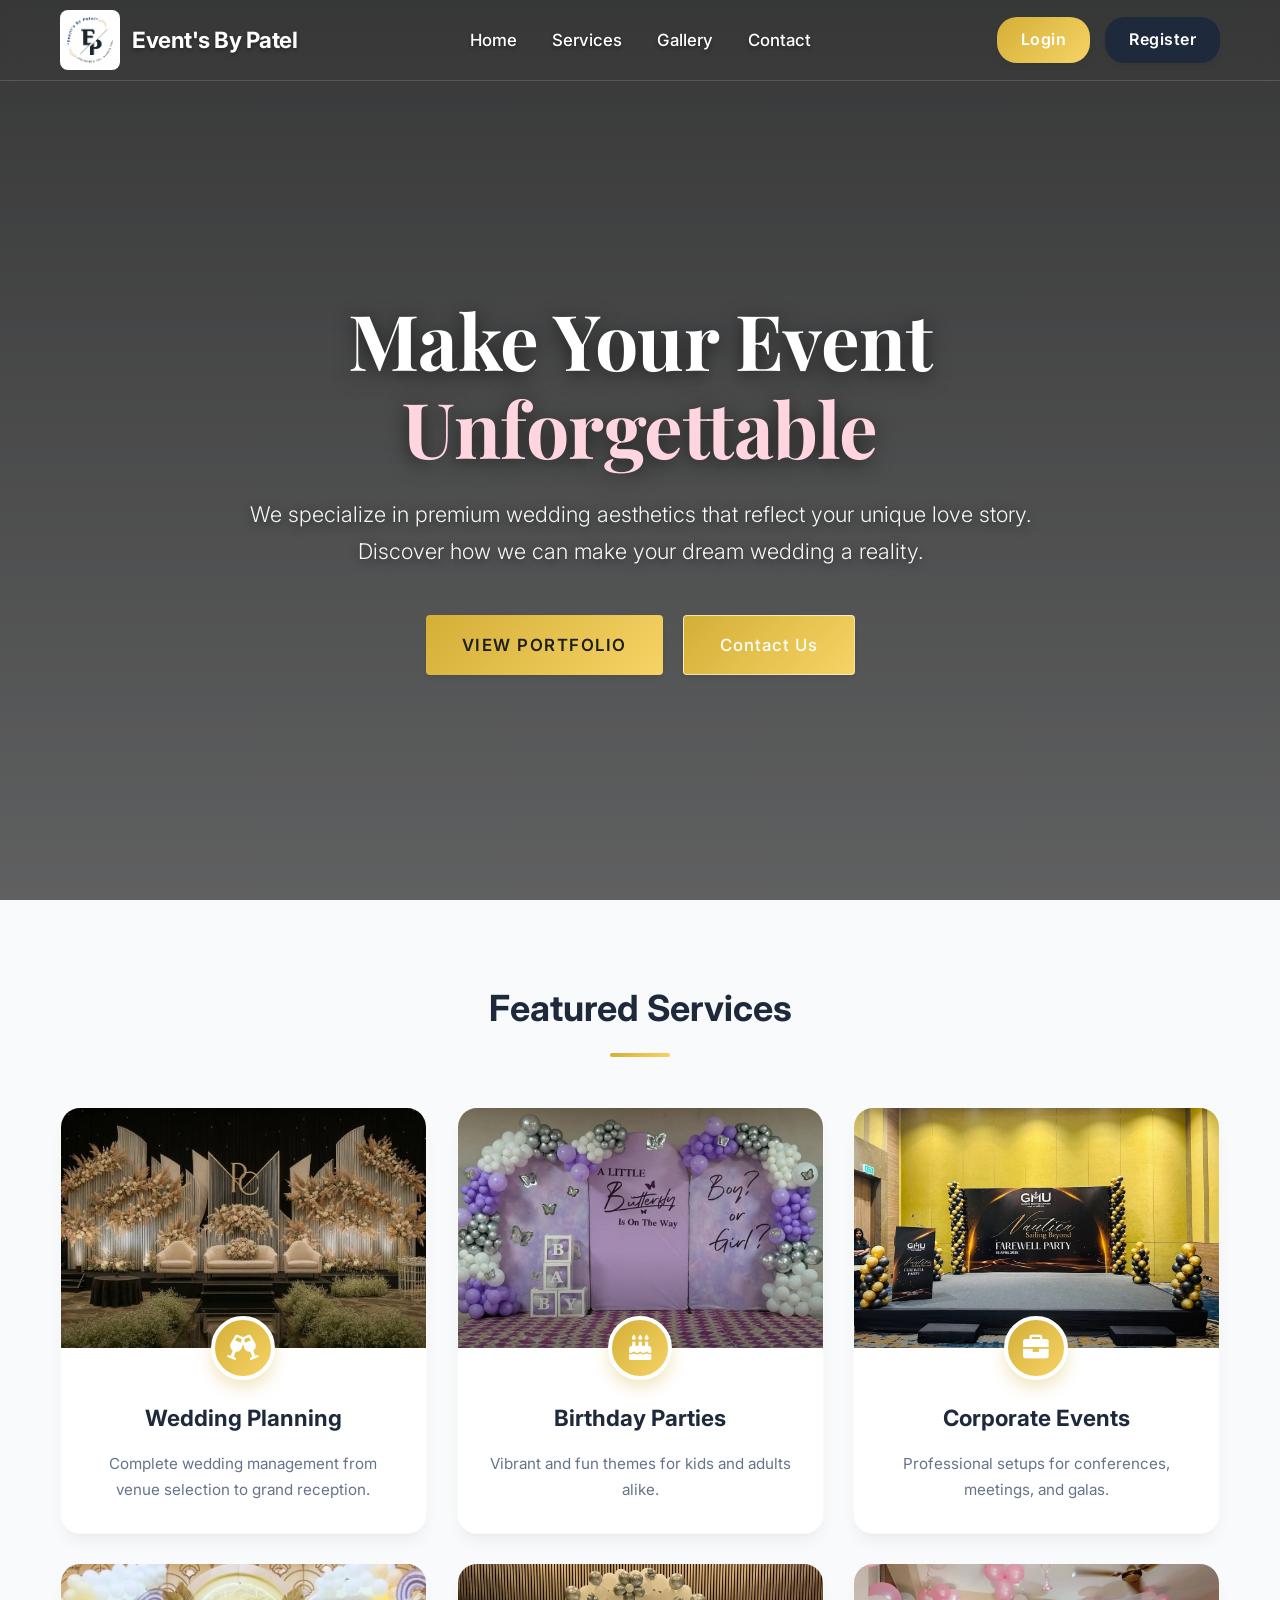
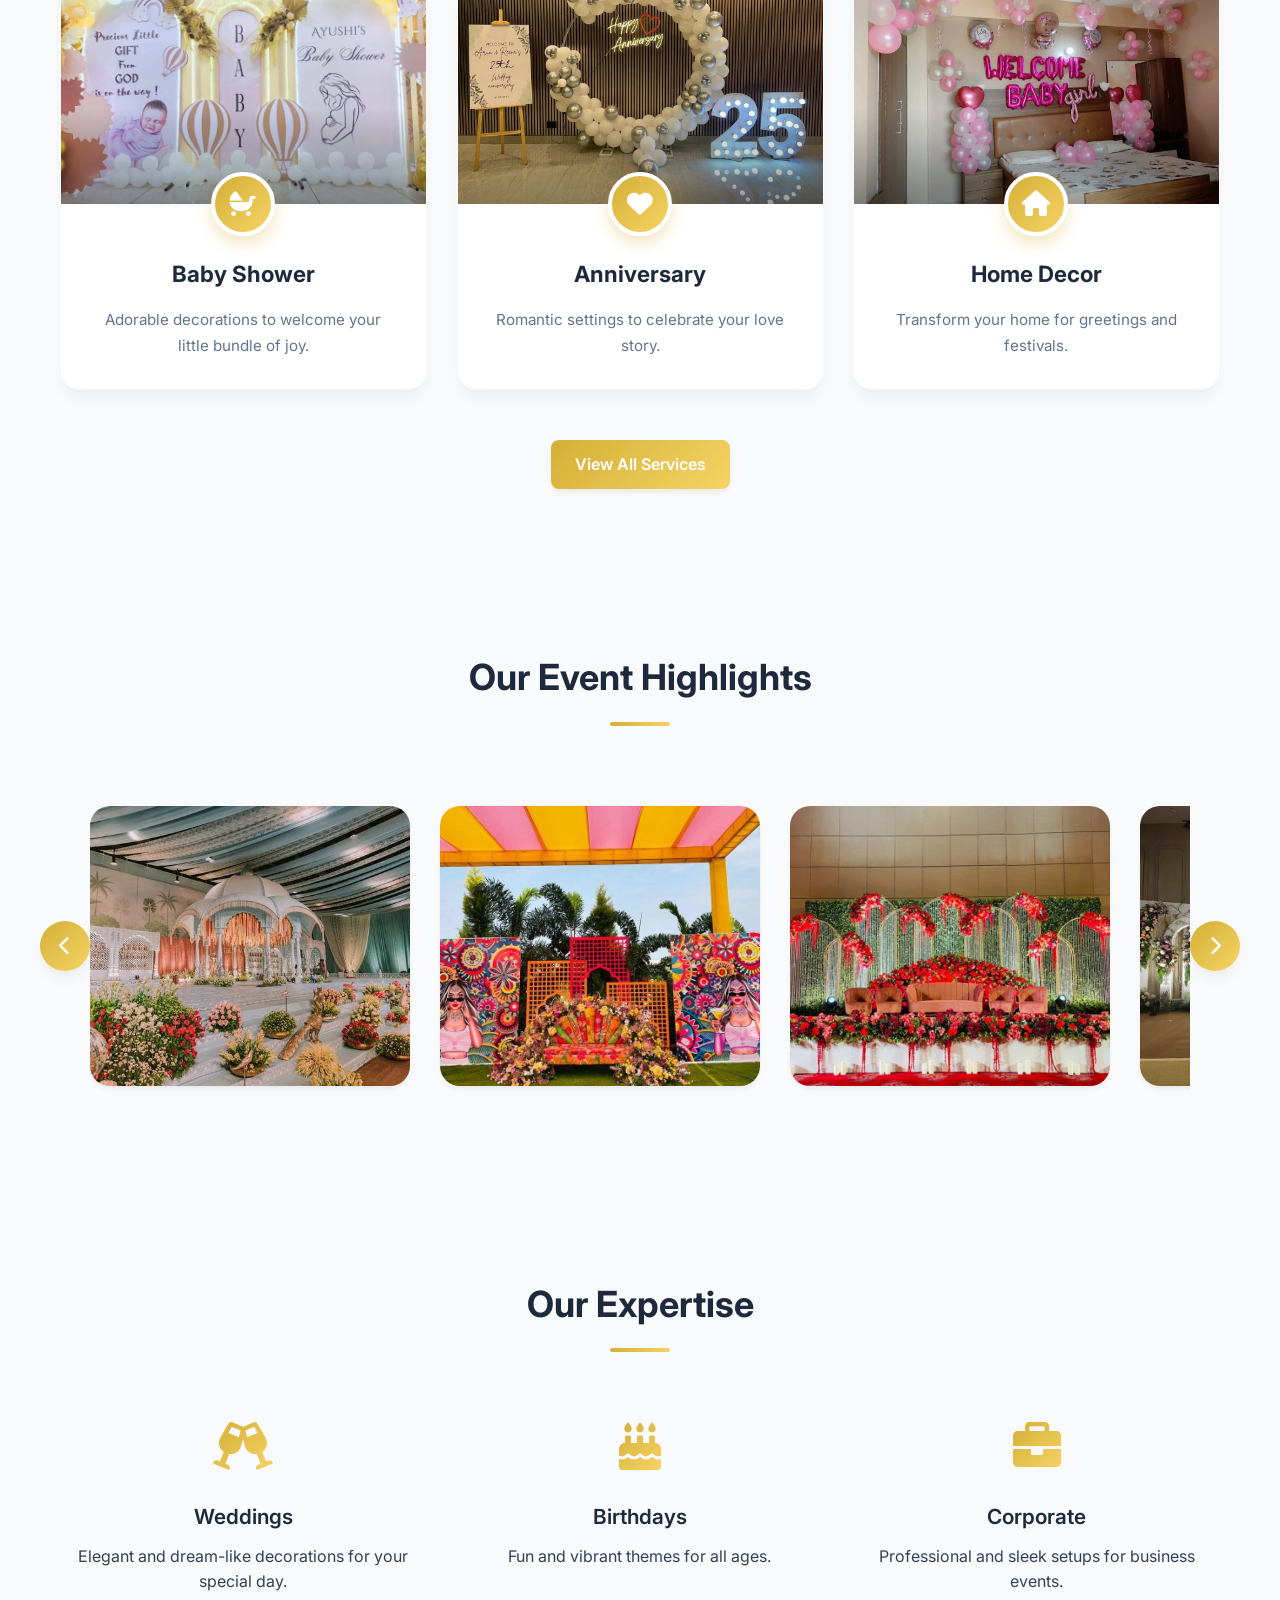
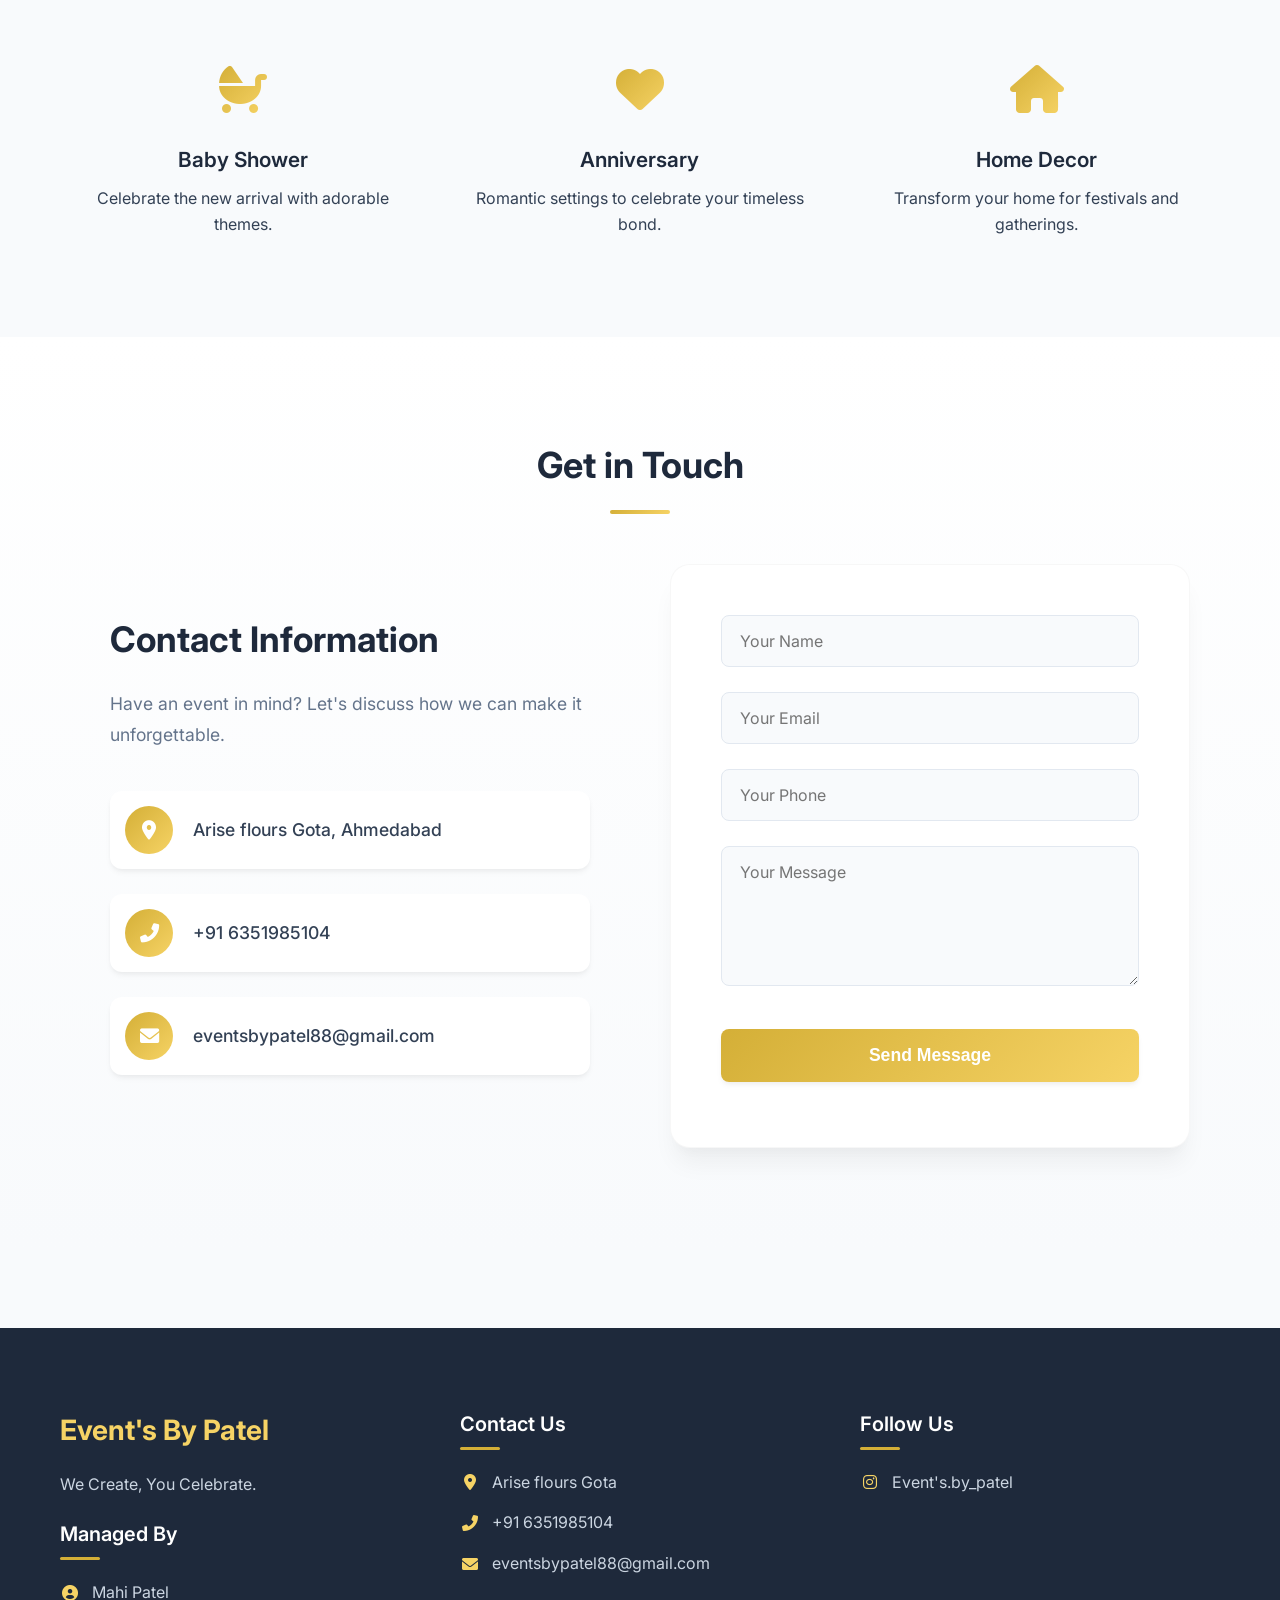
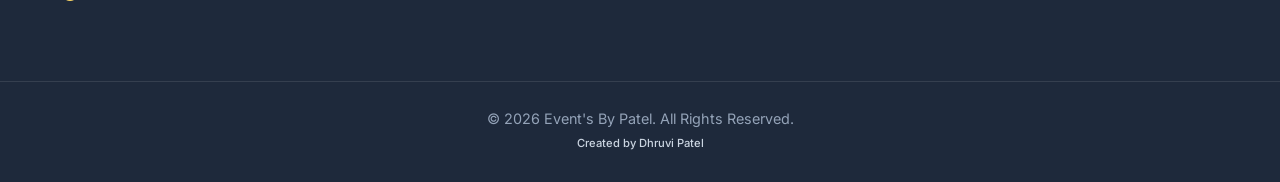
==== commit 34363367: "initial commit" ====
--- a/frontend/index.html
+++ b/frontend/index.html
@@ -42,7 +42,8 @@
         <div class="hero-overlay"></div>
         <div class="container hero-content">
             <h1 class="hero-premium-title">Make Your Event<br><span class="highlight-text">Unforgettable</span></h1>
-            <p class="hero-premium-subtitle">We specialize in premium wedding aesthetics that reflect your unique love story.<br>Discover how we can make your dream wedding a reality.</p>
+            <p class="hero-premium-subtitle">We specialize in premium wedding aesthetics that reflect your unique love
+                story.<br>Discover how we can make your dream wedding a reality.</p>
             <div class="hero-buttons">
                 <a href="gallery.html" class="btn btn-premium">View Portfolio</a>
                 <a href="contact.html" class="btn btn-outline-premium">Contact Us</a>
@@ -284,6 +285,7 @@
         </div>
         <div class="footer-bottom">
             <p>&copy; 2026 Event's By Patel. All Rights Reserved.</p>
+            <p style="margin-top: 5px; font-size: 0.7rem; color: #cbd5e1; font-weight: 500;">Created by Dhruvi Patel</p>
         </div>
     </footer>
 
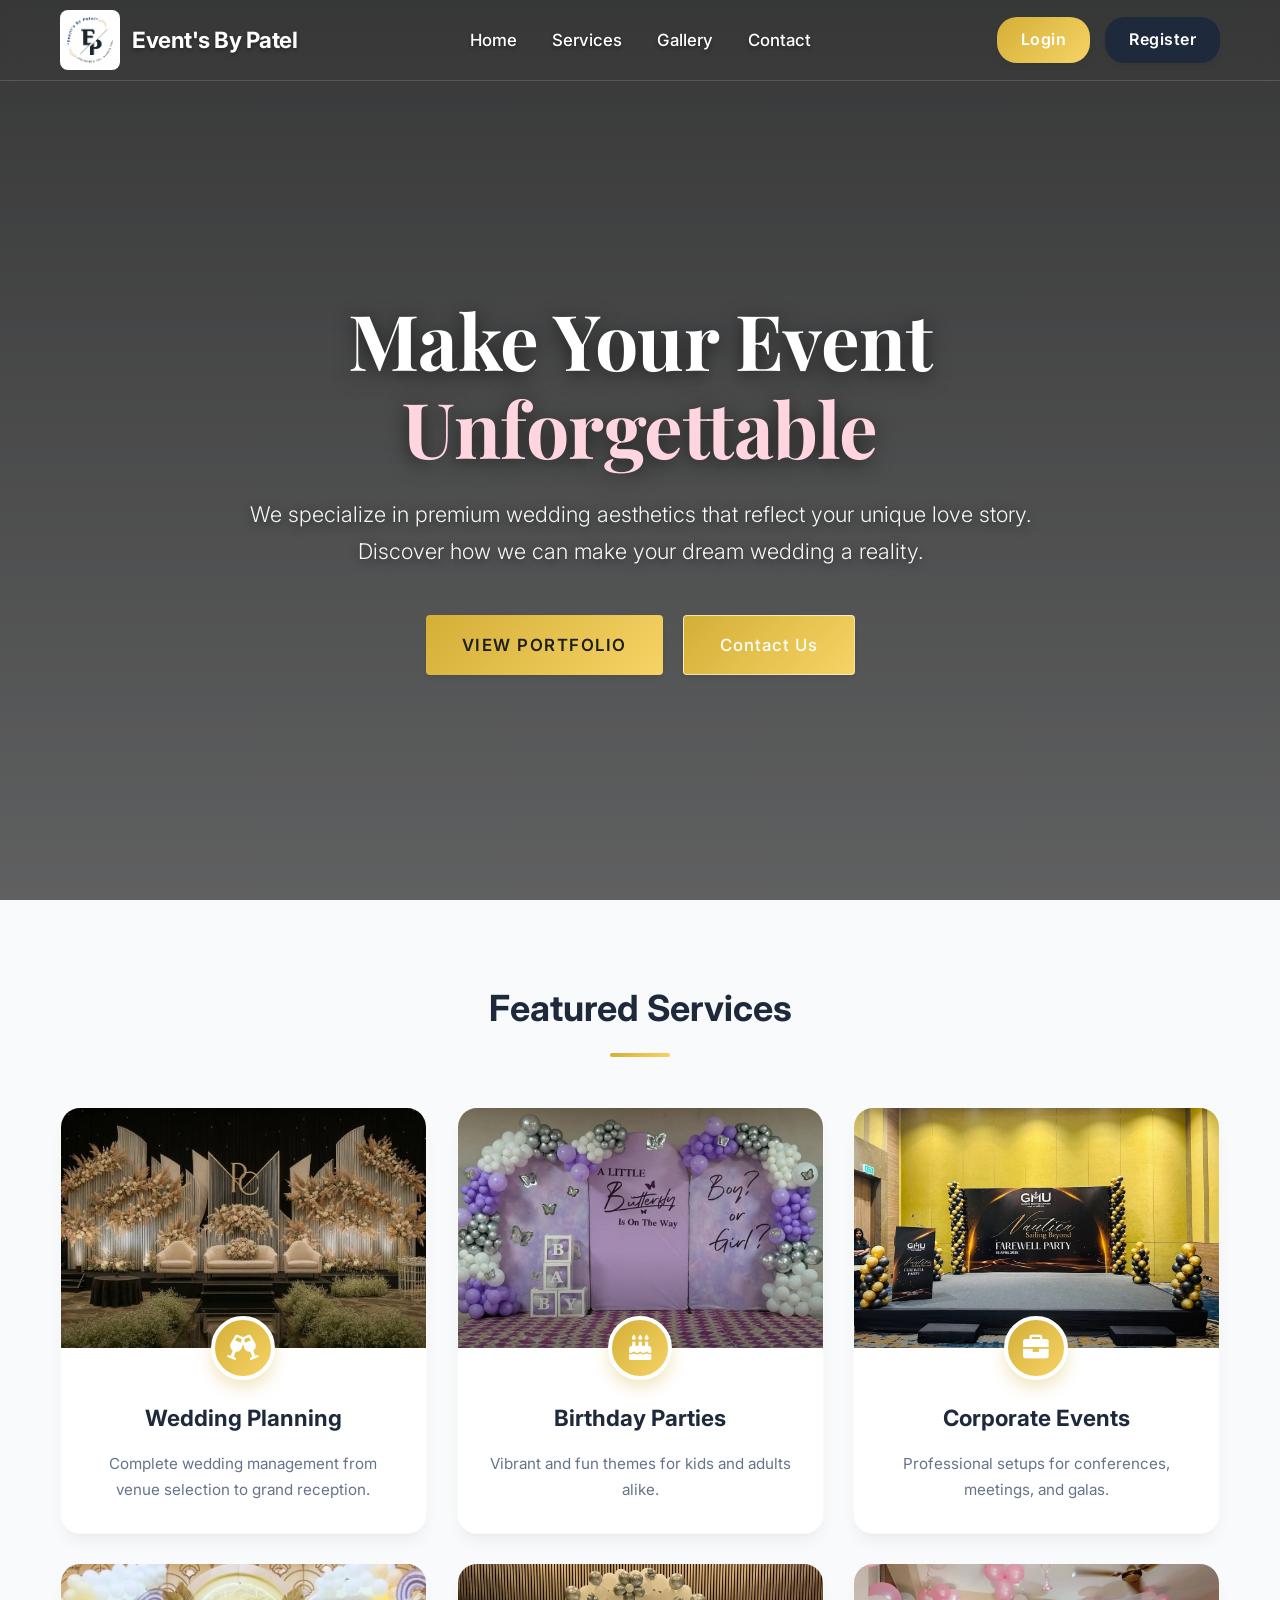
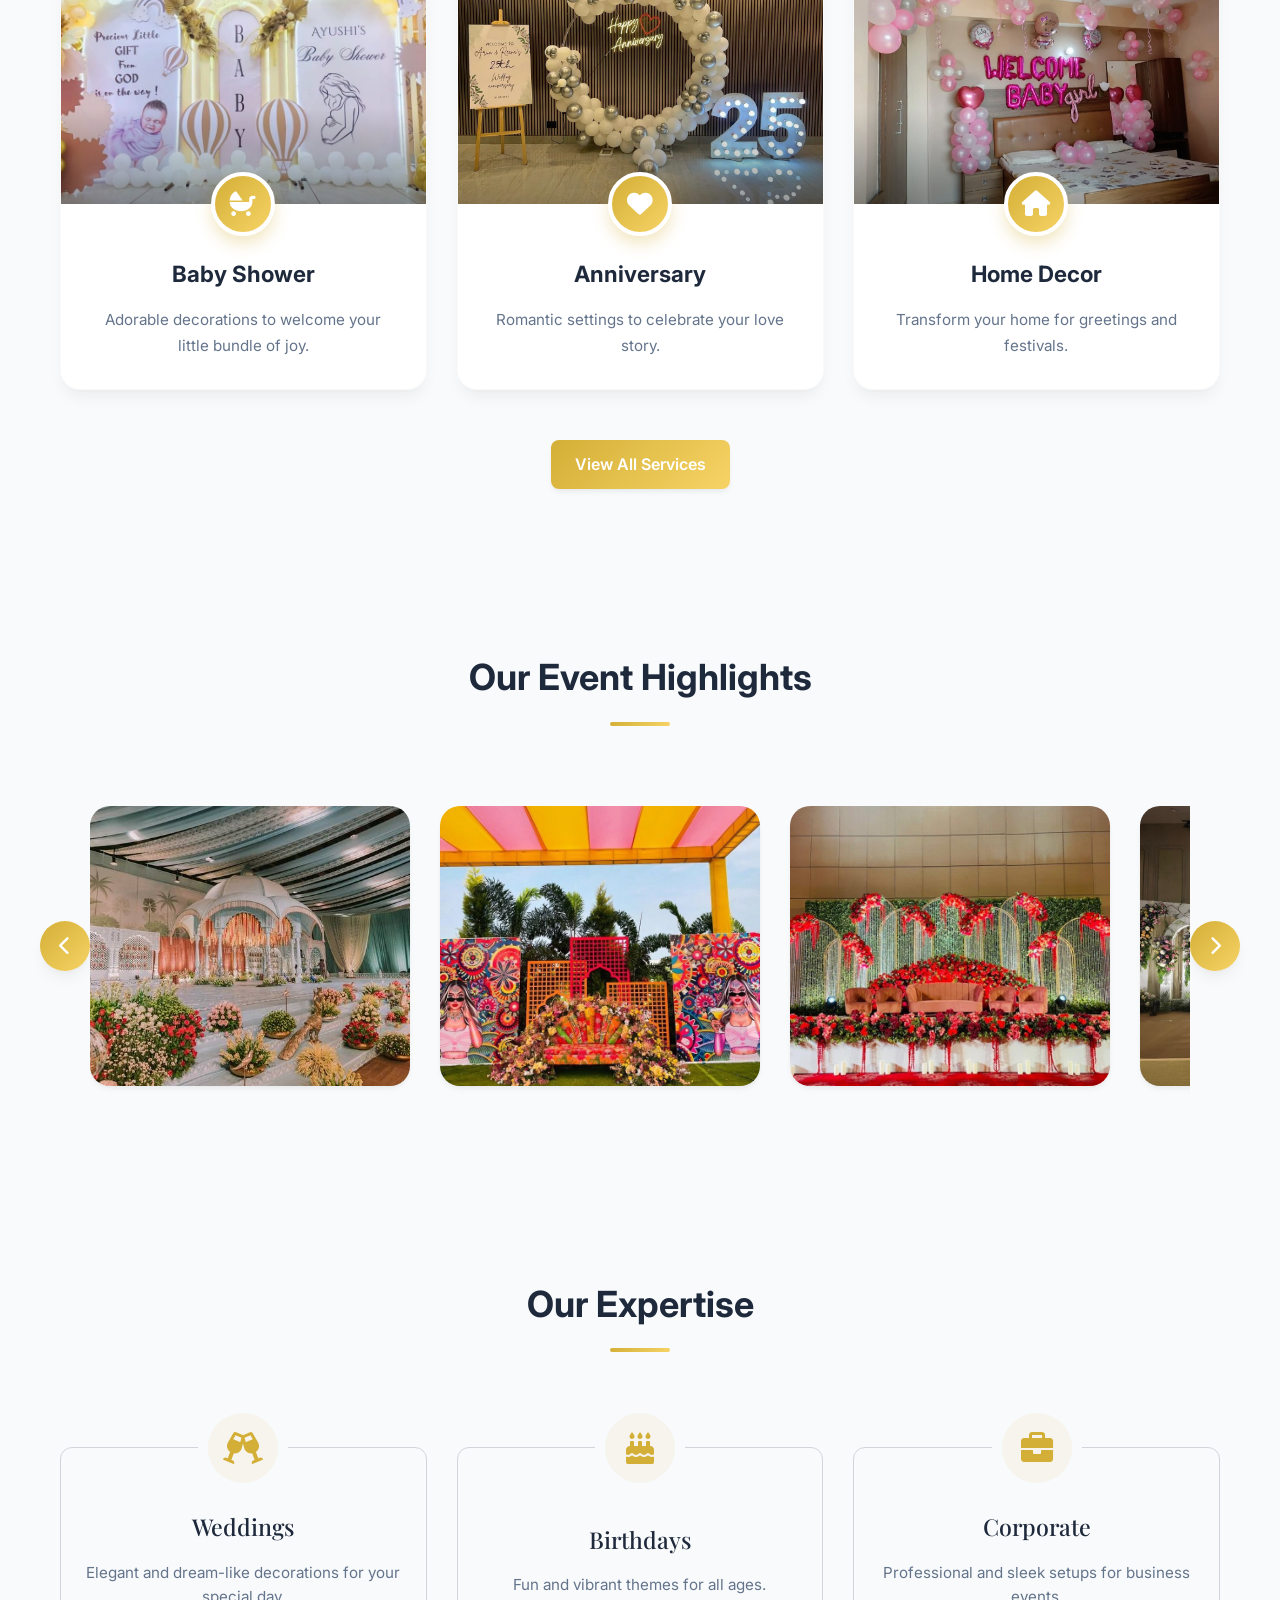
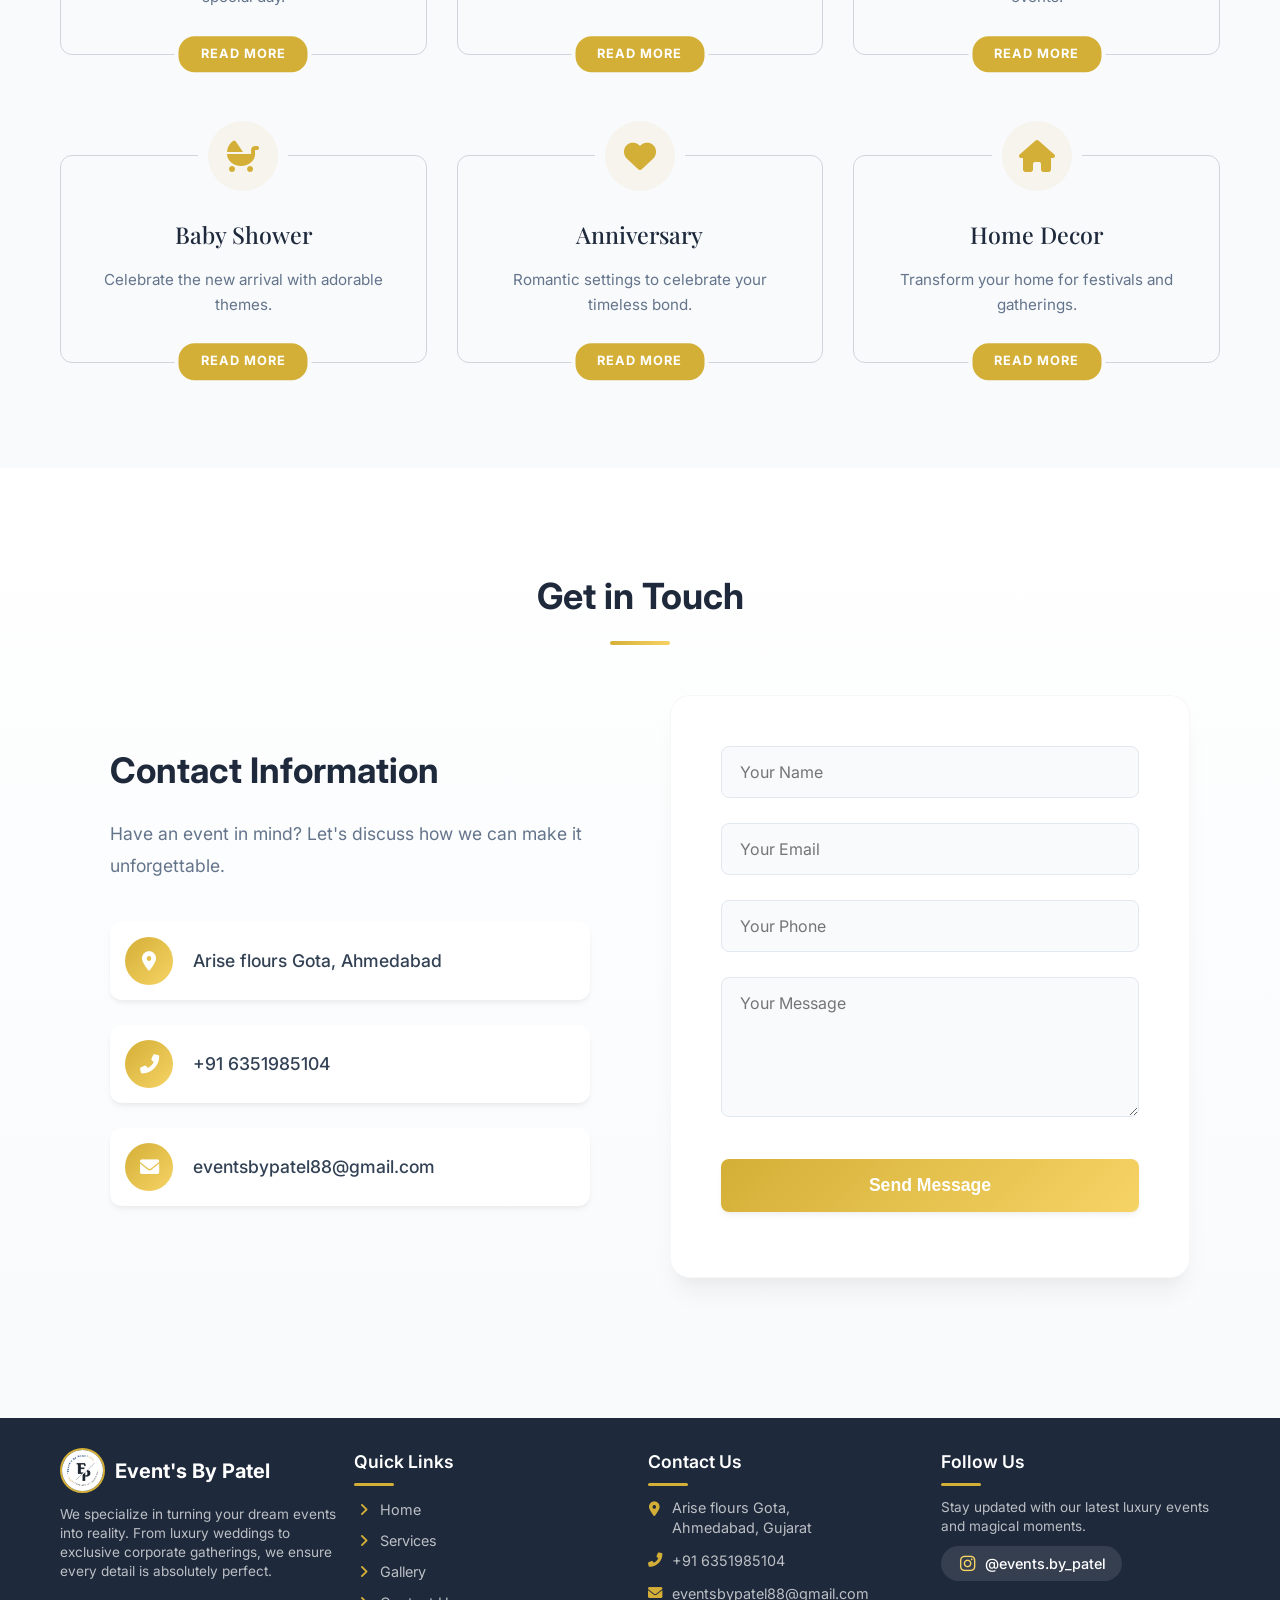
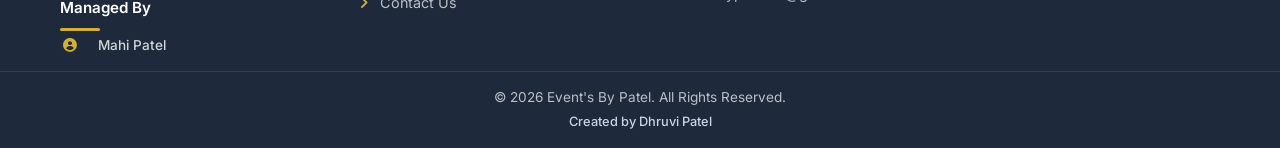
==== commit e1a0100d: "initial commit" ====
--- a/frontend/index.html
+++ b/frontend/index.html
@@ -169,41 +169,71 @@
                 <!-- Row 1 -->
                 <div class="feature-card" onclick="window.location.href='gallery.html?filter=wedding'"
                     style="cursor: pointer;">
-                    <i class="fas fa-glass-cheers fa-3x" style="color: var(--primary-color); margin-bottom: 15px;"></i>
+                    <div class="feature-icon-outer">
+                        <div class="feature-icon-inner">
+                            <i class="fas fa-glass-cheers fa-2x"></i>
+                        </div>
+                    </div>
                     <h3>Weddings</h3>
                     <p>Elegant and dream-like decorations for your special day.</p>
+                    <span class="feature-read-more">READ MORE</span>
                 </div>
                 <div class="feature-card" onclick="window.location.href='gallery.html?filter=birthday'"
                     style="cursor: pointer;">
-                    <i class="fas fa-birthday-cake fa-3x" style="color: var(--primary-color); margin-bottom: 15px;"></i>
+                    <div class="feature-icon-outer">
+                        <div class="feature-icon-inner">
+                            <i class="fas fa-birthday-cake fa-2x"></i>
+                        </div>
+                    </div>
                     <h3>Birthdays</h3>
                     <p>Fun and vibrant themes for all ages.</p>
+                    <span class="feature-read-more">READ MORE</span>
                 </div>
                 <div class="feature-card" onclick="window.location.href='gallery.html?filter=corporate'"
                     style="cursor: pointer;">
-                    <i class="fas fa-briefcase fa-3x" style="color: var(--primary-color); margin-bottom: 15px;"></i>
+                    <div class="feature-icon-outer">
+                        <div class="feature-icon-inner">
+                            <i class="fas fa-briefcase fa-2x"></i>
+                        </div>
+                    </div>
                     <h3>Corporate</h3>
                     <p>Professional and sleek setups for business events.</p>
+                    <span class="feature-read-more">READ MORE</span>
                 </div>
 
                 <!-- Row 2 -->
                 <div class="feature-card" onclick="window.location.href='gallery.html?filter=baby-shower'"
                     style="cursor: pointer;">
-                    <i class="fas fa-baby-carriage fa-3x" style="color: var(--primary-color); margin-bottom: 15px;"></i>
+                    <div class="feature-icon-outer">
+                        <div class="feature-icon-inner">
+                            <i class="fas fa-baby-carriage fa-2x"></i>
+                        </div>
+                    </div>
                     <h3>Baby Shower</h3>
                     <p>Celebrate the new arrival with adorable themes.</p>
+                    <span class="feature-read-more">READ MORE</span>
                 </div>
                 <div class="feature-card" onclick="window.location.href='gallery.html?filter=anniversary'"
                     style="cursor: pointer;">
-                    <i class="fas fa-heart fa-3x" style="color: var(--primary-color); margin-bottom: 15px;"></i>
+                    <div class="feature-icon-outer">
+                        <div class="feature-icon-inner">
+                            <i class="fas fa-heart fa-2x"></i>
+                        </div>
+                    </div>
                     <h3>Anniversary</h3>
                     <p>Romantic settings to celebrate your timeless bond.</p>
+                    <span class="feature-read-more">READ MORE</span>
                 </div>
                 <div class="feature-card" onclick="window.location.href='gallery.html?filter=home-decor'"
                     style="cursor: pointer;">
-                    <i class="fas fa-home fa-3x" style="color: var(--primary-color); margin-bottom: 15px;"></i>
+                    <div class="feature-icon-outer">
+                        <div class="feature-icon-inner">
+                            <i class="fas fa-home fa-2x"></i>
+                        </div>
+                    </div>
                     <h3>Home Decor</h3>
                     <p>Transform your home for festivals and gatherings.</p>
+                    <span class="feature-read-more">READ MORE</span>
                 </div>
             </div>
         </div>
@@ -257,35 +287,92 @@
         </div>
     </section>
 
-    <footer class="footer">
-        <div class="footer-container">
+    <footer class="footer" style="padding-top: 30px; padding-bottom: 15px;">
+        <div class="container"
+            style="display: grid; grid-template-columns: repeat(auto-fit, minmax(200px, 1fr)); gap: 15px;">
+
+            <!-- Column 1: Brand & Logo -->
+            <div class="footer-column" style="display: flex; flex-direction: column; gap: 10px;">
+                <div style="display: flex; align-items: center; gap: 10px; margin-bottom: 2px;">
+                    <img src="images/logo.jpeg" alt="Event's By Patel Logo"
+                        style="width: 45px; height: 45px; border-radius: 50%; border: 2px solid var(--primary-color); object-fit: cover;">
+                    <h3 style="font-size: 1.25rem; margin: 0; color: #fff;">Event's By Patel</h3>
+                </div>
+                <p style="font-size: 0.85rem; line-height: 1.4; color: rgba(255,255,255,0.7); margin: 0;">We specialize
+                    in turning your dream events into reality. From luxury weddings to exclusive corporate gatherings,
+                    we ensure every detail is absolutely perfect.</p>
+                <div style="margin-top: 5px;">
+                    <h4 style="font-size: 0.95rem; color: #fff; margin-bottom: 4px;">Managed By</h4>
+                    <p style="color: rgba(255,255,255,0.8); font-size: 0.85rem; font-weight: 500; margin: 0;"><i
+                            class="fas fa-user-circle" style="color: var(--primary-color); margin-right: 6px;"></i> Mahi
+                        Patel</p>
+                </div>
+            </div>
+
+            <!-- Column 2: Quick Links -->
             <div class="footer-column">
-                <h3>Event's By Patel</h3>
-                <p>We Create, You Celebrate.</p>
-                <div style="margin-top: 20px;">
-                    <h4>Managed By</h4>
-                    <p><i class="fas fa-user-circle"></i> Mahi Patel</p>
-                </div>
-            </div>
-
+                <h4 style="font-size: 1.1rem; color: #fff; margin-bottom: 12px;">Quick Links</h4>
+                <ul
+                    style="list-style: none; padding: 0; margin: 0; display: flex; flex-direction: column; gap: 8px; font-size: 0.9rem;">
+                    <li><a href="index.html"
+                            style="color: rgba(255,255,255,0.7); text-decoration: none; transition: 0.3s;"><i
+                                class="fas fa-angle-right"
+                                style="margin-right: 6px; color: var(--primary-color);"></i>Home</a></li>
+                    <li><a href="services.html"
+                            style="color: rgba(255,255,255,0.7); text-decoration: none; transition: 0.3s;"><i
+                                class="fas fa-angle-right"
+                                style="margin-right: 6px; color: var(--primary-color);"></i>Services</a></li>
+                    <li><a href="gallery.html"
+                            style="color: rgba(255,255,255,0.7); text-decoration: none; transition: 0.3s;"><i
+                                class="fas fa-angle-right"
+                                style="margin-right: 6px; color: var(--primary-color);"></i>Gallery</a></li>
+                    <li><a href="contact.html"
+                            style="color: rgba(255,255,255,0.7); text-decoration: none; transition: 0.3s;"><i
+                                class="fas fa-angle-right"
+                                style="margin-right: 6px; color: var(--primary-color);"></i>Contact Us</a></li>
+                </ul>
+            </div>
+
+            <!-- Column 3: Contact Info -->
             <div class="footer-column">
-                <h4>Contact Us</h4>
-                <p><i class="fas fa-map-marker-alt"></i> Arise flours Gota</p>
-                <p><i class="fas fa-phone-alt"></i> <a href="tel:+916351985104">+91 6351985104</a></p>
-                <p><i class="fas fa-envelope"></i> <a
-                        href="mailto:eventsbypatel88@gmail.com">eventsbypatel88@gmail.com</a></p>
-            </div>
-
+                <h4 style="font-size: 1.1rem; color: #fff; margin-bottom: 12px;">Contact Us</h4>
+                <div style="display: flex; flex-direction: column; gap: 10px; font-size: 0.9rem;">
+                    <p
+                        style="display: flex; align-items: flex-start; gap: 10px; color: rgba(255,255,255,0.7); margin: 0;">
+                        <i class="fas fa-map-marker-alt"
+                            style="margin-top: 4px; color: var(--primary-color); width: 14px;"></i>
+                        <span style="line-height: 1.4;">Arise flours Gota, <br>Ahmedabad, Gujarat</span>
+                    </p>
+                    <p style="display: flex; align-items: center; gap: 10px; color: rgba(255,255,255,0.7); margin: 0;">
+                        <i class="fas fa-phone-alt" style="color: var(--primary-color); width: 14px;"></i>
+                        <a href="tel:+916351985104" style="color: rgba(255,255,255,0.7); text-decoration: none;">+91
+                            6351985104</a>
+                    </p>
+                    <p style="display: flex; align-items: center; gap: 10px; color: rgba(255,255,255,0.7); margin: 0;">
+                        <i class="fas fa-envelope" style="color: var(--primary-color); width: 14px;"></i>
+                        <a href="mailto:eventsbypatel88@gmail.com"
+                            style="color: rgba(255,255,255,0.7); text-decoration: none;">eventsbypatel88@gmail.com</a>
+                    </p>
+                </div>
+            </div>
+
+            <!-- Column 4: Follow Us -->
             <div class="footer-column">
-                <h4>Follow Us</h4>
-                <p><i class="fab fa-instagram"></i> <a
-                        href="https://www.instagram.com/events.by_patel?igsh=MWVzamN3Nml4Y3Jrcw%3D%3D&utm_source=qr"
-                        target="_blank">Event's.by_patel</a></p>
-            </div>
-        </div>
-        <div class="footer-bottom">
-            <p>&copy; 2026 Event's By Patel. All Rights Reserved.</p>
-            <p style="margin-top: 5px; font-size: 0.7rem; color: #cbd5e1; font-weight: 500;">Created by Dhruvi Patel</p>
+                <h4 style="font-size: 1.1rem; color: #fff; margin-bottom: 12px;">Follow Us</h4>
+                <p style="color: rgba(255,255,255,0.7); font-size: 0.85rem; line-height: 1.4; margin-bottom: 10px;">Stay
+                    updated with our latest luxury events and magical moments.</p>
+                <div style="display: flex; gap: 10px;">
+                    <a href="https://www.instagram.com/events.by_patel?igsh=MWVzamN3Nml4Y3Jrcw%3D%3D&utm_source=qr" target="_blank" style="display: flex; align-items: center; justify-content: center; padding: 0 16px; height: 35px; border-radius: 20px; background: rgba(255,255,255,0.1); color: #fff; font-size: 0.9rem; font-family: inherit; font-weight: 500; text-decoration: none; transition: 0.3s;" onmouseover="this.style.background='var(--primary-color)';" onmouseout="this.style.background='rgba(255,255,255,0.1)';">
+                        <i class="fab fa-instagram" style="font-size: 1.1rem;"></i><span style="margin-left: 8px;">@events.by_patel</span>
+                    </a>
+                </div>
+            </div>
+        </div>
+
+        <div class="footer-bottom" style="text-align: center;">
+            <p style="color: rgba(255,255,255,0.7); font-size: 0.85rem; margin-bottom: 3px;">&copy; 2026 Event's By
+                Patel. All Rights Reserved.</p>
+            <p style="font-size: 0.8rem; color: #cbd5e1; font-weight: 500; margin: 0;">Created by Dhruvi Patel</p>
         </div>
     </footer>
 
--- a/frontend/css/style.css
+++ b/frontend/css/style.css
@@ -283,8 +283,8 @@
 .footer {
     background-color: var(--secondary-color);
     color: var(--white);
-    padding: 80px 0 30px;
-    margin-top: 80px;
+    padding: 30px 0 15px;
+    margin-top: 40px;
 }
 
 .footer-container {
@@ -348,45 +348,116 @@
 
 .footer-bottom {
     text-align: center;
-    margin-top: 60px;
-    padding-top: 25px;
+    margin-top: 15px;
+    padding-top: 15px;
     border-top: 1px solid rgba(255, 255, 255, 0.1);
-    font-size: 0.9rem;
+    font-size: 0.85rem;
     color: #94a3b8;
 }
 
-/* Feature Section (Reverted to Normal) */
+/* Premium Feature Cards Section */
 .feature-card {
-    padding: 20px 10px;
+    background: transparent;
+    padding: 60px 25px 45px;
+    margin-top: 45px;
+    margin-bottom: 25px;
+    border: 1px solid #d1d5db; /* Clean border like the reference */
+    border-radius: var(--radius-md); /* Added curve shape to the card */
+    position: relative;
+    z-index: 1;
+    display: flex;
+    flex-direction: column;
+    align-items: center;
+    justify-content: center;
     transition: all 0.4s ease;
 }
 
 .feature-card:hover {
+    border-color: var(--primary-light);
     transform: translateY(-5px);
+    box-shadow: 0 15px 30px rgba(0, 0, 0, 0.05);
+}
+
+.feature-icon-outer {
+    position: absolute;
+    top: 0;
+    left: 50%;
+    transform: translate(-50%, -50%);
+    width: 90px;
+    height: 90px;
+    border-radius: 50%;
+    background: var(--light-bg); /* Match section bg to naturally cut the top border */
+    display: flex;
+    align-items: center;
+    justify-content: center;
+    z-index: 2;
+}
+
+.feature-icon-inner {
+    width: 70px;
+    height: 70px;
+    border-radius: 50%;
+    background: rgba(212, 175, 55, 0.08); /* Very soft gold for the inner background */
+    display: flex;
+    align-items: center;
+    justify-content: center;
+    transition: all 0.6s cubic-bezier(0.68, -0.55, 0.265, 1.55);
+}
+
+.feature-card:hover .feature-icon-inner {
+    transform: rotateY(180deg) scale(1.1); /* Flips 180 degrees backwards on hover */
+    background: var(--primary-color);
+    box-shadow: 0 8px 15px rgba(212, 175, 55, 0.3);
 }
 
 .feature-card i {
-    background: var(--gradient-primary);
-    background-clip: text;
-    -webkit-background-clip: text;
-    -webkit-text-fill-color: transparent;
-    transition: transform 0.3s ease;
+    color: var(--primary-color) !important;
+    transition: all 0.6s ease;
 }
 
 .feature-card:hover i {
-    transform: scale(1.1);
+    color: var(--white) !important;
+    transform: rotateY(180deg); /* Counter-rotate so the icon stays upright! */
 }
 
 .feature-card h3 {
-    margin-top: 15px;
-    margin-bottom: 10px;
+    margin-top: 0;
+    margin-bottom: 15px;
     color: var(--secondary-color);
-    font-weight: 600;
-    font-size: 1.3rem;
+    font-weight: 500;
+    font-size: 1.45rem;
+    font-family: 'Playfair Display', serif;
 }
 
 .feature-card p {
-    color: var(--text-color);
+    color: var(--text-muted);
+    font-size: 0.95rem;
+    line-height: 1.6;
+    margin: 0;
+}
+
+.feature-read-more {
+    position: absolute;
+    bottom: 0;
+    left: 50%;
+    transform: translate(-50%, 50%);
+    background: var(--primary-color); /* Changed to website's main golden color */
+    color: var(--white);
+    padding: 8px 22px;
+    border-radius: 20px; /* Optional: adds a slight curve to the button for better aesthetics */
+    font-size: 0.8rem;
+    font-weight: 700;
+    letter-spacing: 1px;
+    text-transform: uppercase;
+    transition: all 0.3s ease;
+    z-index: 2;
+    border: 4px solid var(--light-bg); /* To cut the bottom border perfectly */
+}
+
+.feature-card:hover .feature-read-more {
+    background: var(--secondary-color); /* Turns Dark slate on hover */
+    transform: translate(-50%, 50%) translateY(-2px);
+    box-shadow: 0 4px 10px rgba(30, 41, 59, 0.3);
 }
 
 /* Features Grid */
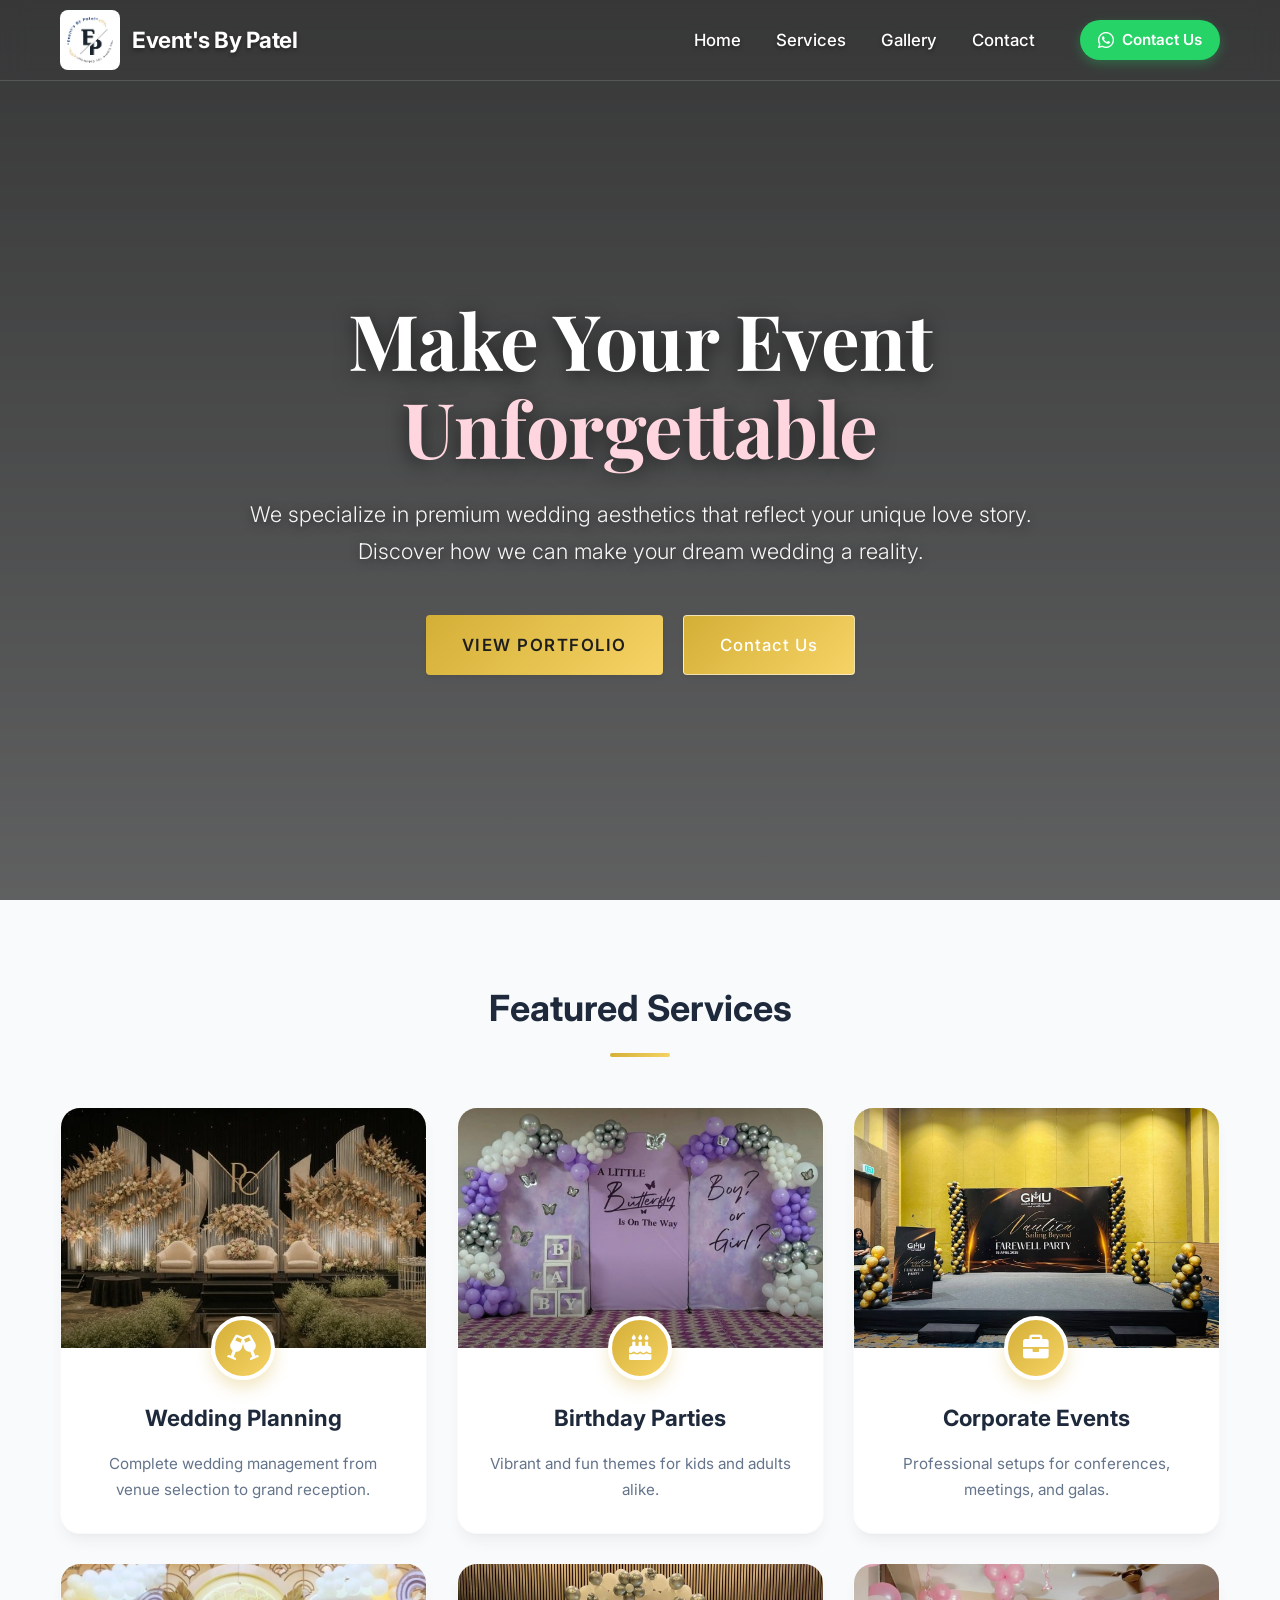
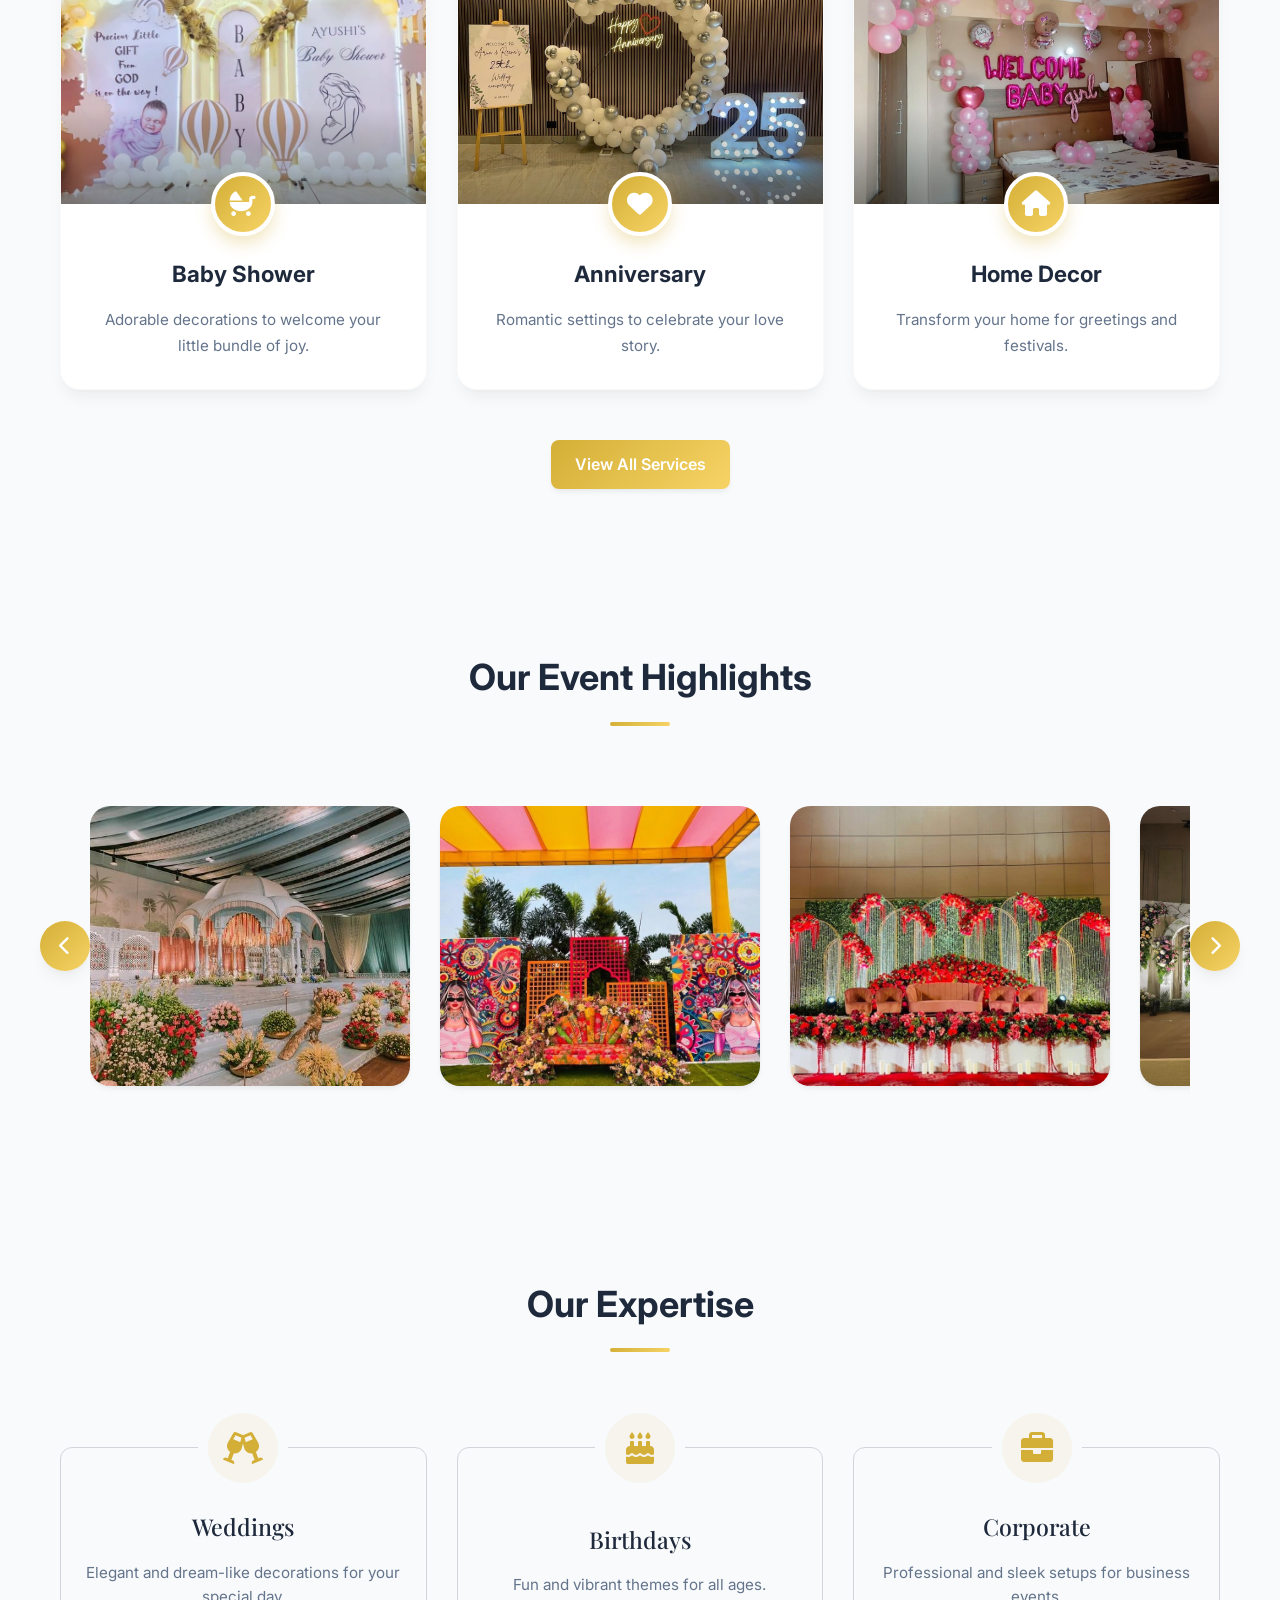
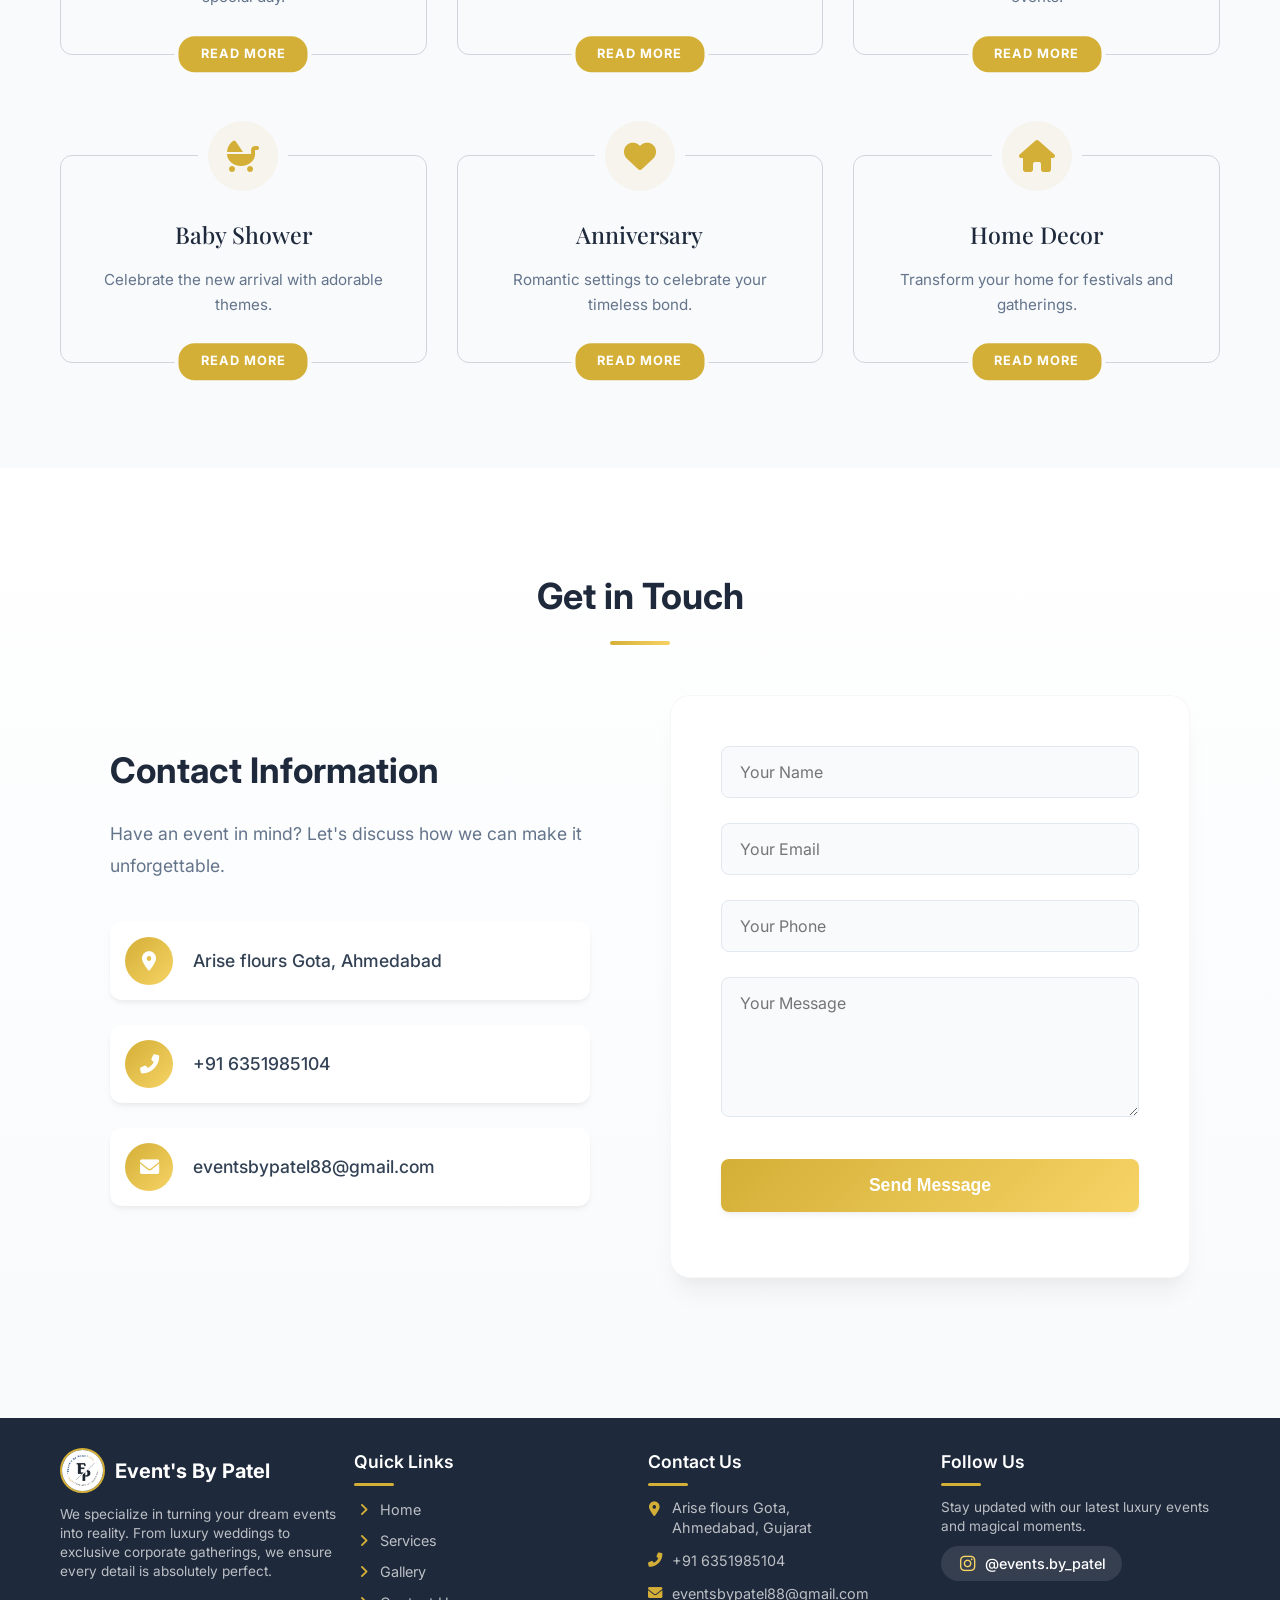
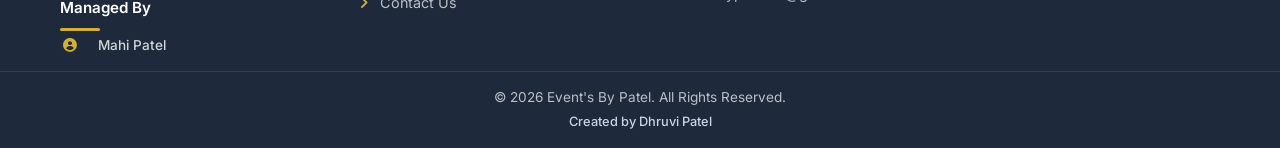
==== commit 14357a4c: "initial commit" ====
--- a/frontend/index.html
+++ b/frontend/index.html
@@ -24,11 +24,9 @@
                 <a href="services.html">Services</a>
                 <a href="gallery.html">Gallery</a>
                 <a href="contact.html">Contact</a>
-            </div>
-            <div class="nav-auth">
-                <a href="login.html" class="btn">Login</a>
-                <a href="register.html" class="btn btn-secondary">Register</a>
-            </div>
+                <a href="#" class="contact-btn header-save-contact-btn"><i class="fab fa-whatsapp"></i> Contact Us</a>
+            </div>
+
         </div>
     </nav>
 
--- a/frontend/css/navbar.css
+++ b/frontend/css/navbar.css
@@ -36,7 +36,7 @@
     gap: 35px;
     align-items: center;
     flex: 2;
-    justify-content: center;
+    justify-content: flex-end;
 }
 
 .nav-links a {
@@ -283,4 +283,61 @@
         font-size: 0.85rem;
         margin-left: 5px;
     }
+}
+
+/* Save Contact Header Button */
+.contact-btn.header-save-contact-btn {
+    display: inline-flex !important;
+    align-items: center;
+    gap: 8px;
+    background: #25D366 !important;
+    color: white !important;
+    padding: 8px 18px !important;
+    border-radius: 24px;
+    font-weight: 600;
+    font-size: 0.95rem !important;
+    transition: all 0.3s ease;
+    text-decoration: none;
+    box-shadow: 0 4px 12px rgba(37, 211, 102, 0.3);
+    border: none;
+    cursor: pointer;
+    margin-left: 10px;
+}
+
+.navbar.navbar-transparent .contact-btn.header-save-contact-btn {
+    color: white !important;
+    text-shadow: none !important;
+}
+
+.contact-btn.header-save-contact-btn::after {
+    display: none !important;
+}
+
+.contact-btn.header-save-contact-btn:hover {
+    background: #1EBE5D !important;
+    transform: translateY(-2px);
+    box-shadow: 0 6px 15px rgba(37, 211, 102, 0.4);
+}
+
+.contact-btn.header-save-contact-btn i {
+    font-size: 1.15rem;
+}
+
+@media (max-width: 768px) {
+    .contact-btn.header-save-contact-btn {
+        margin-left: 0;
+        margin-top: 5px;
+        padding: 6px 14px !important;
+        font-size: 0.85rem !important;
+    }
+}
+
+/* Save Contact Modal Animations */
+@keyframes modalFadeIn {
+    from { opacity: 0; transform: translateY(-20px); }
+    to { opacity: 1; transform: translateY(0); }
+}
+
+.contact-modal-content {
+    animation: modalFadeIn 0.3s ease-out forwards;
 }
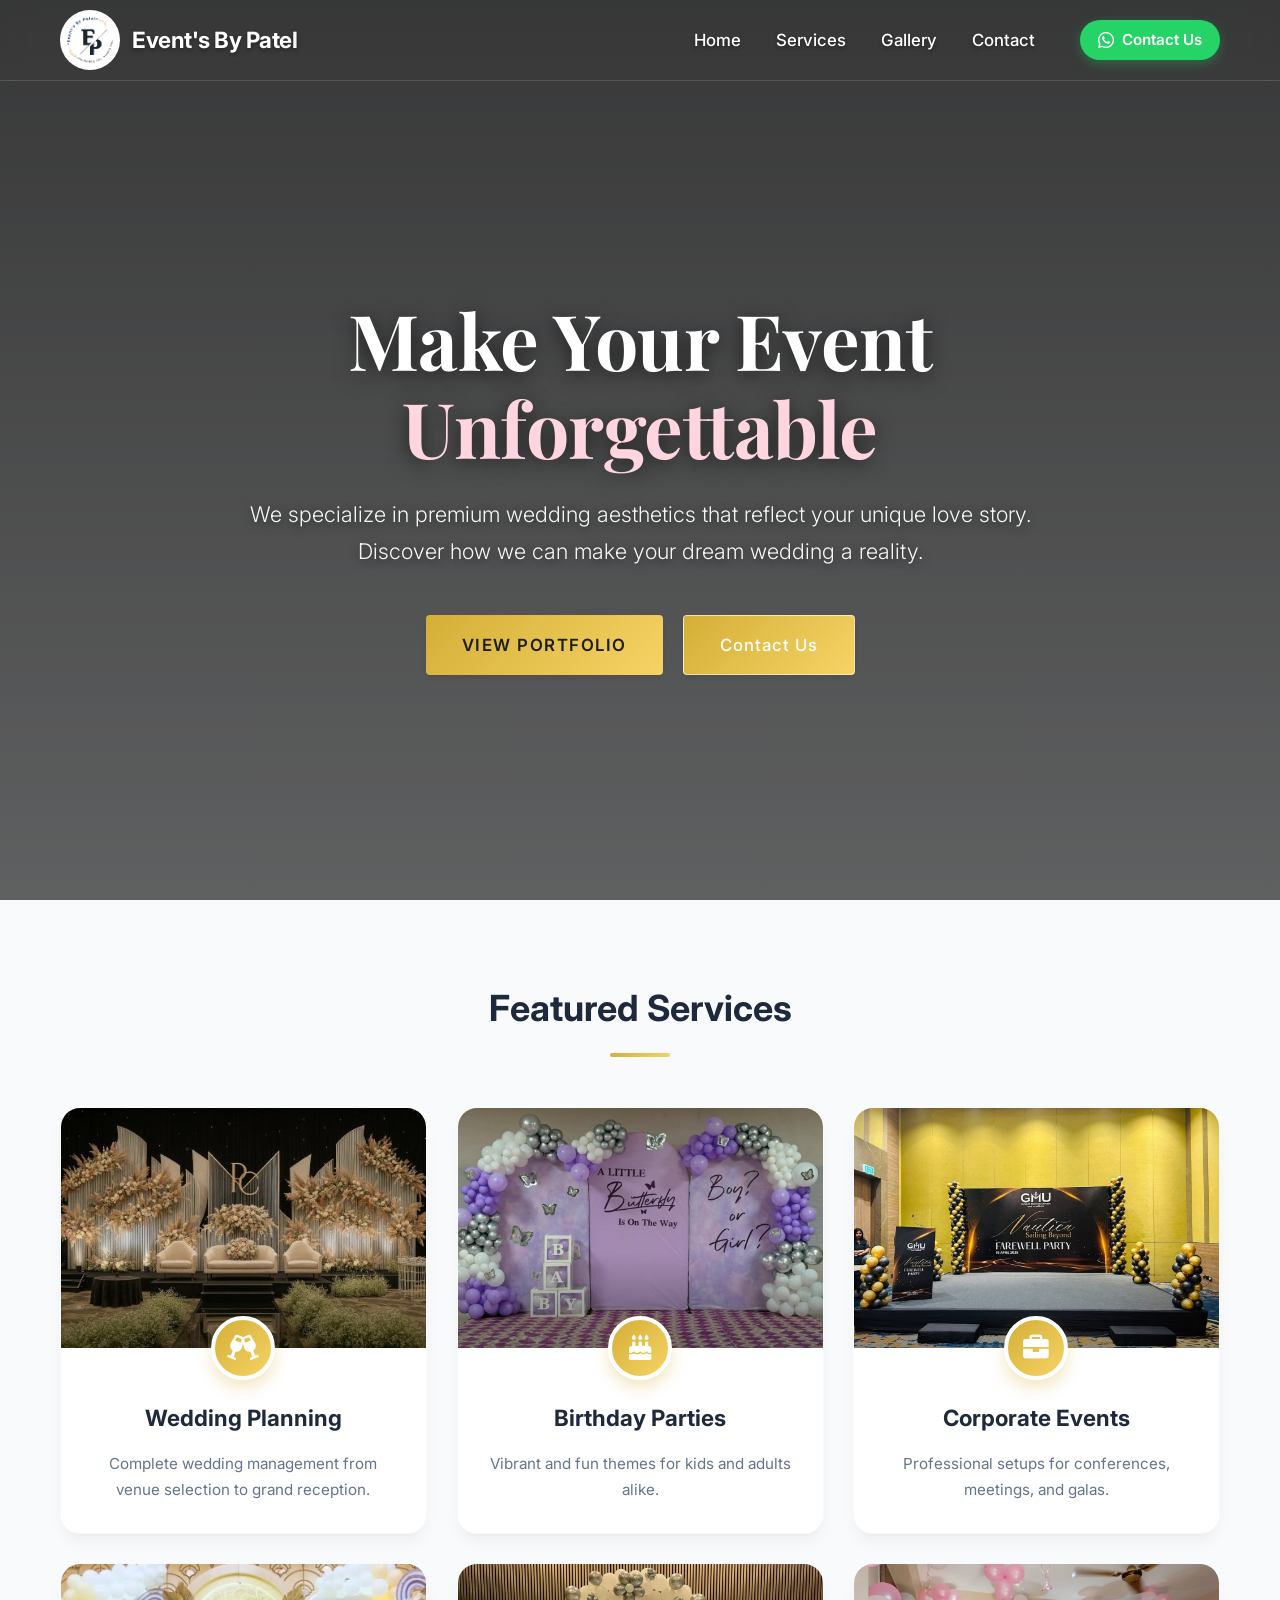
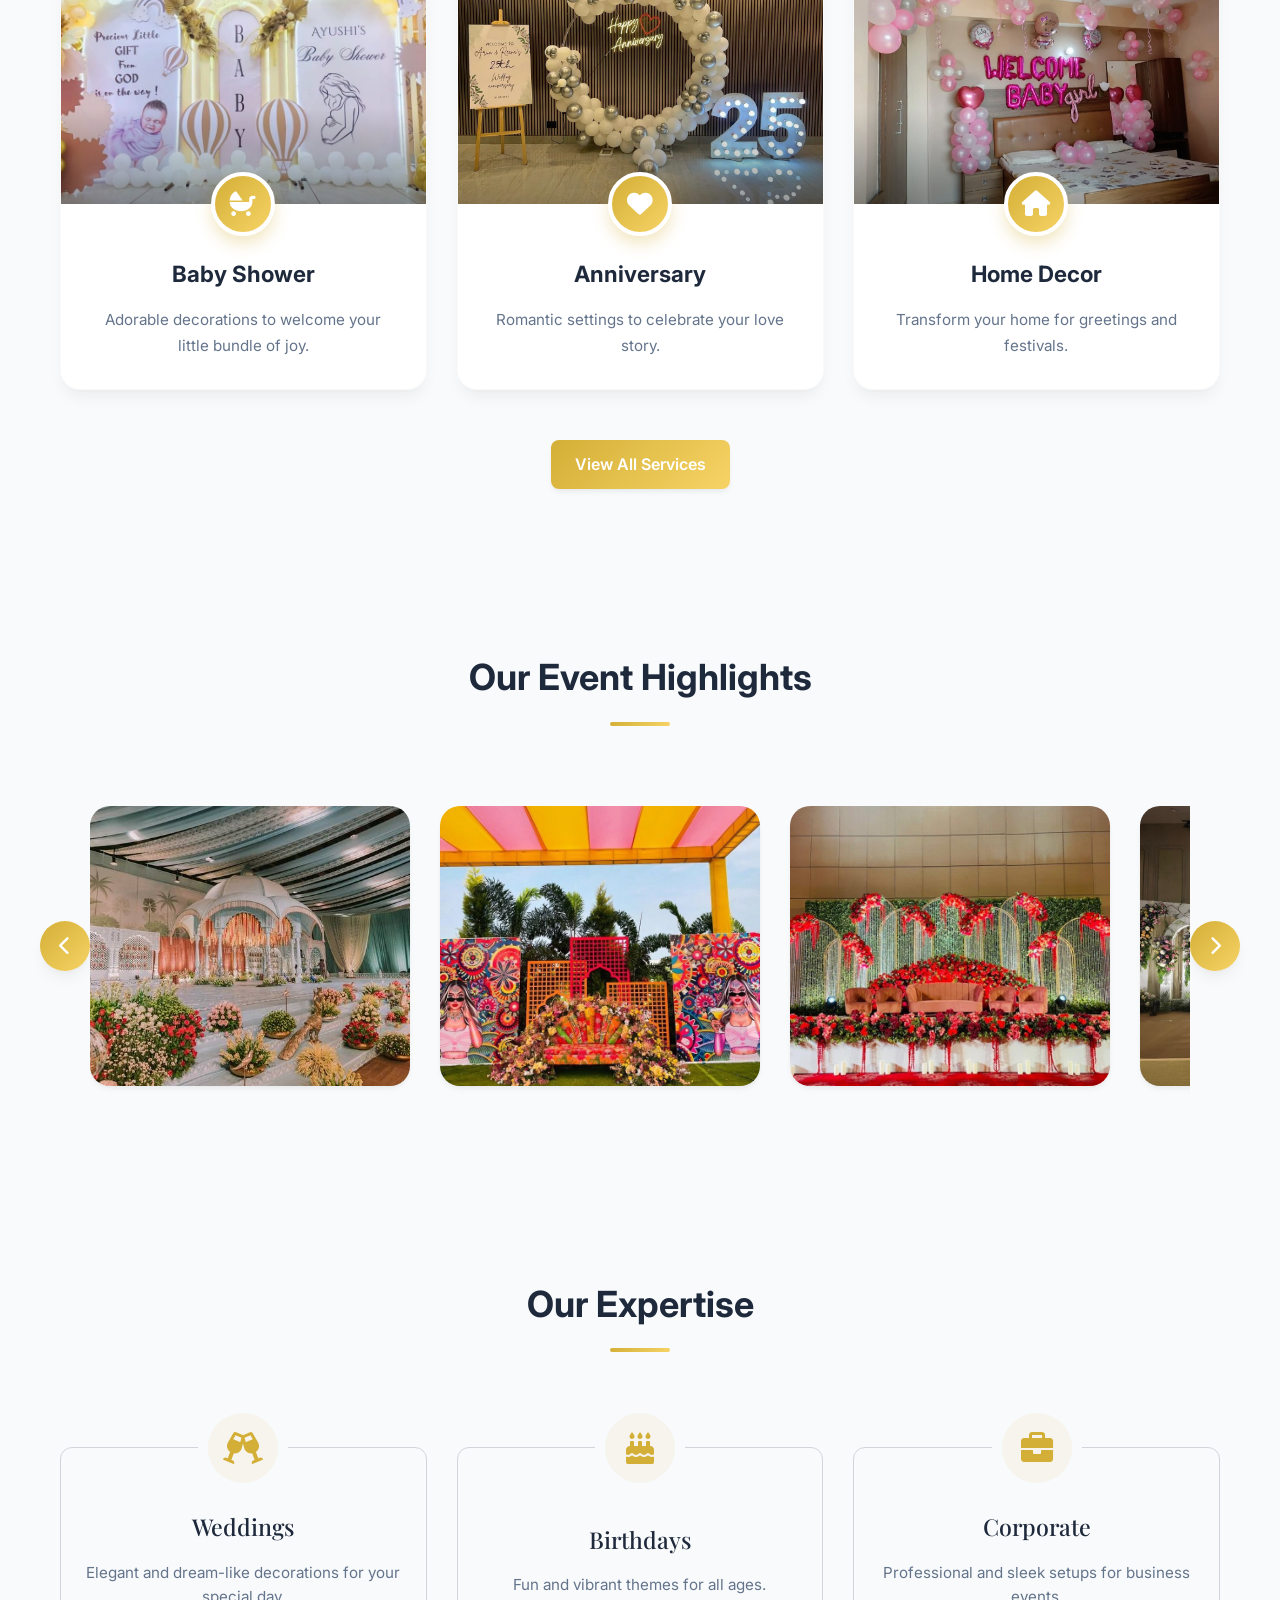
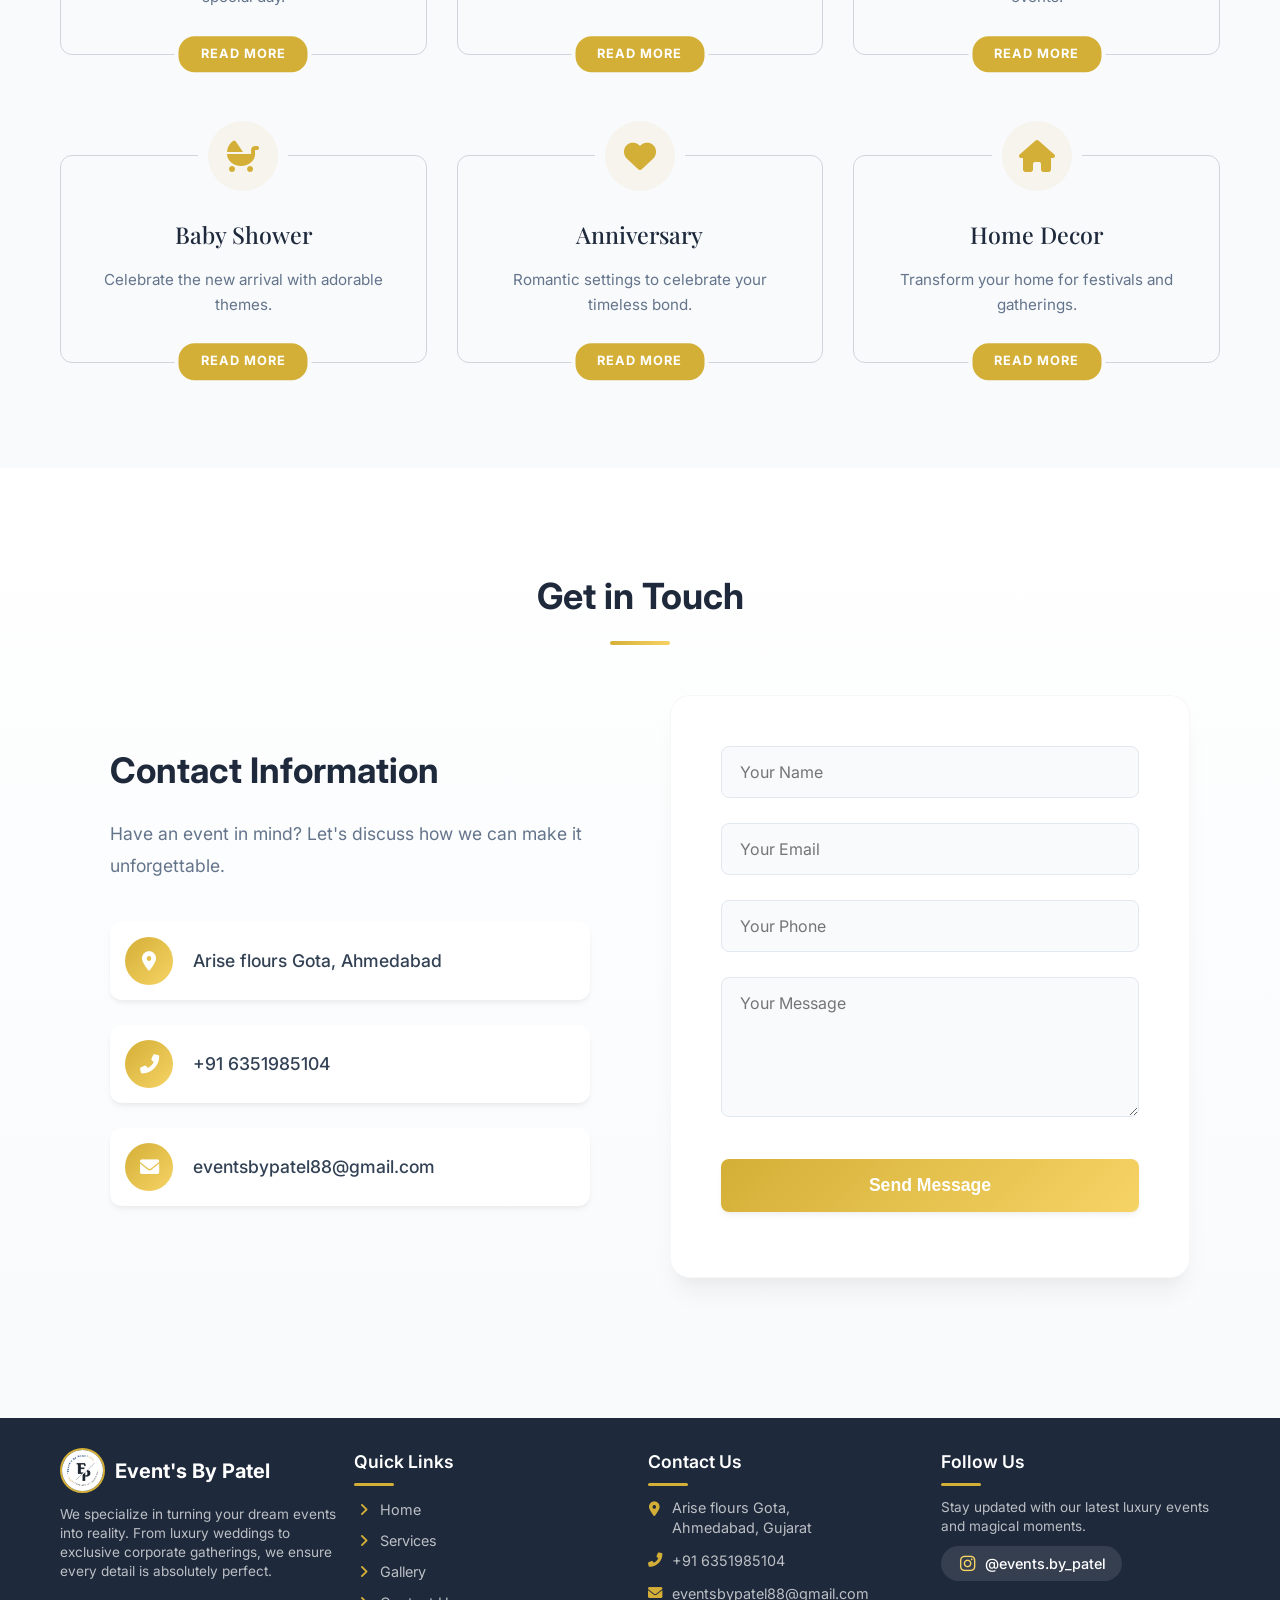
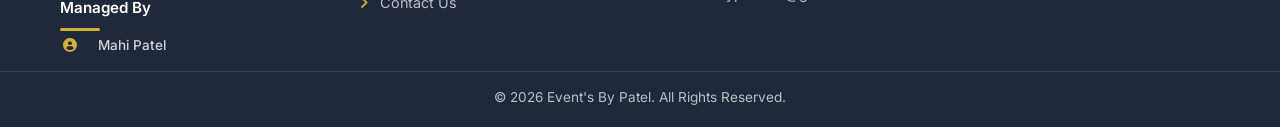
==== commit b69c7df5: "Initial commit" ====
--- a/frontend/index.html
+++ b/frontend/index.html
@@ -19,6 +19,9 @@
         <div class="container">
             <a href="index.html" class="logo"><img src="images/logo.jpeg" alt="Event's by Patel" class="logo-img"> <span
                     class="logo-text">Event's By Patel</span></a>
+            <div class="menu-toggle" id="mobile-menu">
+                <i class="fas fa-bars"></i>
+            </div>
             <div class="nav-links">
                 <a href="index.html">Home</a>
                 <a href="services.html">Services</a>
@@ -360,8 +363,13 @@
                 <p style="color: rgba(255,255,255,0.7); font-size: 0.85rem; line-height: 1.4; margin-bottom: 10px;">Stay
                     updated with our latest luxury events and magical moments.</p>
                 <div style="display: flex; gap: 10px;">
-                    <a href="https://www.instagram.com/events.by_patel?igsh=MWVzamN3Nml4Y3Jrcw%3D%3D&utm_source=qr" target="_blank" style="display: flex; align-items: center; justify-content: center; padding: 0 16px; height: 35px; border-radius: 20px; background: rgba(255,255,255,0.1); color: #fff; font-size: 0.9rem; font-family: inherit; font-weight: 500; text-decoration: none; transition: 0.3s;" onmouseover="this.style.background='var(--primary-color)';" onmouseout="this.style.background='rgba(255,255,255,0.1)';">
-                        <i class="fab fa-instagram" style="font-size: 1.1rem;"></i><span style="margin-left: 8px;">@events.by_patel</span>
+                    <a href="https://www.instagram.com/events.by_patel?igsh=MWVzamN3Nml4Y3Jrcw%3D%3D&utm_source=qr"
+                        target="_blank"
+                        style="display: flex; align-items: center; justify-content: center; padding: 0 16px; height: 35px; border-radius: 20px; background: rgba(255,255,255,0.1); color: #fff; font-size: 0.9rem; font-family: inherit; font-weight: 500; text-decoration: none; transition: 0.3s;"
+                        onmouseover="this.style.background='var(--primary-color)';"
+                        onmouseout="this.style.background='rgba(255,255,255,0.1)';">
+                        <i class="fab fa-instagram" style="font-size: 1.1rem;"></i><span
+                            style="margin-left: 8px;">@events.by_patel</span>
                     </a>
                 </div>
             </div>
@@ -370,7 +378,6 @@
         <div class="footer-bottom" style="text-align: center;">
             <p style="color: rgba(255,255,255,0.7); font-size: 0.85rem; margin-bottom: 3px;">&copy; 2026 Event's By
                 Patel. All Rights Reserved.</p>
-            <p style="font-size: 0.8rem; color: #cbd5e1; font-weight: 500; margin: 0;">Created by Dhruvi Patel</p>
         </div>
     </footer>
 
--- a/frontend/css/navbar.css
+++ b/frontend/css/navbar.css
@@ -27,8 +27,9 @@
 
 .logo-img {
     height: 60px;
-    width: auto;
-    border-radius: 8px; 
+    width: 60px;
+    border-radius: 50%; 
+    object-fit: cover;
 }
 
 .nav-links {
@@ -37,6 +38,14 @@
     align-items: center;
     flex: 2;
     justify-content: flex-end;
+}
+
+.menu-toggle {
+    display: none;
+    font-size: 1.6rem;
+    color: var(--secondary-color);
+    cursor: pointer;
+    transition: color 0.3s ease;
 }
 
 .nav-links a {
@@ -106,6 +115,10 @@
 
 .navbar.navbar-transparent .nav-links a::after {
     background: var(--white);
+}
+
+.navbar.navbar-transparent .menu-toggle {
+    color: var(--white);
 }
 
 .navbar.scrolled {
@@ -214,10 +227,12 @@
         flex-wrap: wrap;
         height: auto;
         padding: 15px 20px;
+        position: relative;
     }
 
     .logo-img {
         height: 45px;
+        width: 45px;
     }
 
     .logo-text {
@@ -225,36 +240,69 @@
         margin-left: 10px;
     }
 
+    .nav-auth {
+        flex: unset;
+        order: 2;
+        margin-right: 15px;
+    }
+    
+    .menu-toggle {
+        display: block;
+        order: 3;
+    }
+
     .nav-links {
-        order: 3;
+        display: none; /* Hidden by default */
+        position: absolute;
+        top: 100%;
+        left: 0;
         width: 100%;
-        justify-content: center;
-        margin-top: 15px;
-        flex-wrap: wrap;
+        background-color: var(--white);
+        flex-direction: column;
+        align-items: center;
+        padding: 20px 0;
         gap: 20px;
+        box-shadow: 0 10px 15px -3px rgba(0,0,0,0.1);
+        border-top: 1px solid rgba(0,0,0,0.05);
+        z-index: 999;
+    }
+
+    .navbar.navbar-transparent .nav-links {
+        background-color: rgba(15, 23, 42, 0.95); /* Dark background for transparent hero sections */
+    }
+
+    .navbar.scrolled .nav-links {
+        background-color: var(--white);
+    }
+
+    .nav-links.active {
+        display: flex;
+        animation: slideDownMenu 0.3s ease forwards;
+    }
+
+    @keyframes slideDownMenu {
+        from { opacity: 0; transform: translateY(-10px); }
+        to { opacity: 1; transform: translateY(0); }
     }
 
     .nav-links a {
-        font-size: 1rem;
-    }
-
-    .nav-auth {
-        order: 2;
-        display: flex;
-        align-items: center;
+        font-size: 1.1rem;
+        width: 100%;
+        text-align: center;
+        padding: 10px 0;
     }
 
     .profile-icon {
         height: 38px;
         font-size: 0.9rem;
         padding: 6px 16px;
-        margin-left: 10px;
+        margin-left: 0;
     }
 
     .nav-auth .btn {
         padding: 8px 16px;
         font-size: 0.9rem;
-        margin-left: 10px;
+        margin-left: 0;
     }
 
     .dropdown-content {
@@ -329,6 +377,9 @@
         margin-top: 5px;
         padding: 6px 14px !important;
         font-size: 0.85rem !important;
+        justify-content: center;
+        width: 90%; /* Looks slightly better than 100% to have small side gaps in menu */
+        margin: 5px auto 0 auto;
     }
 }
 
